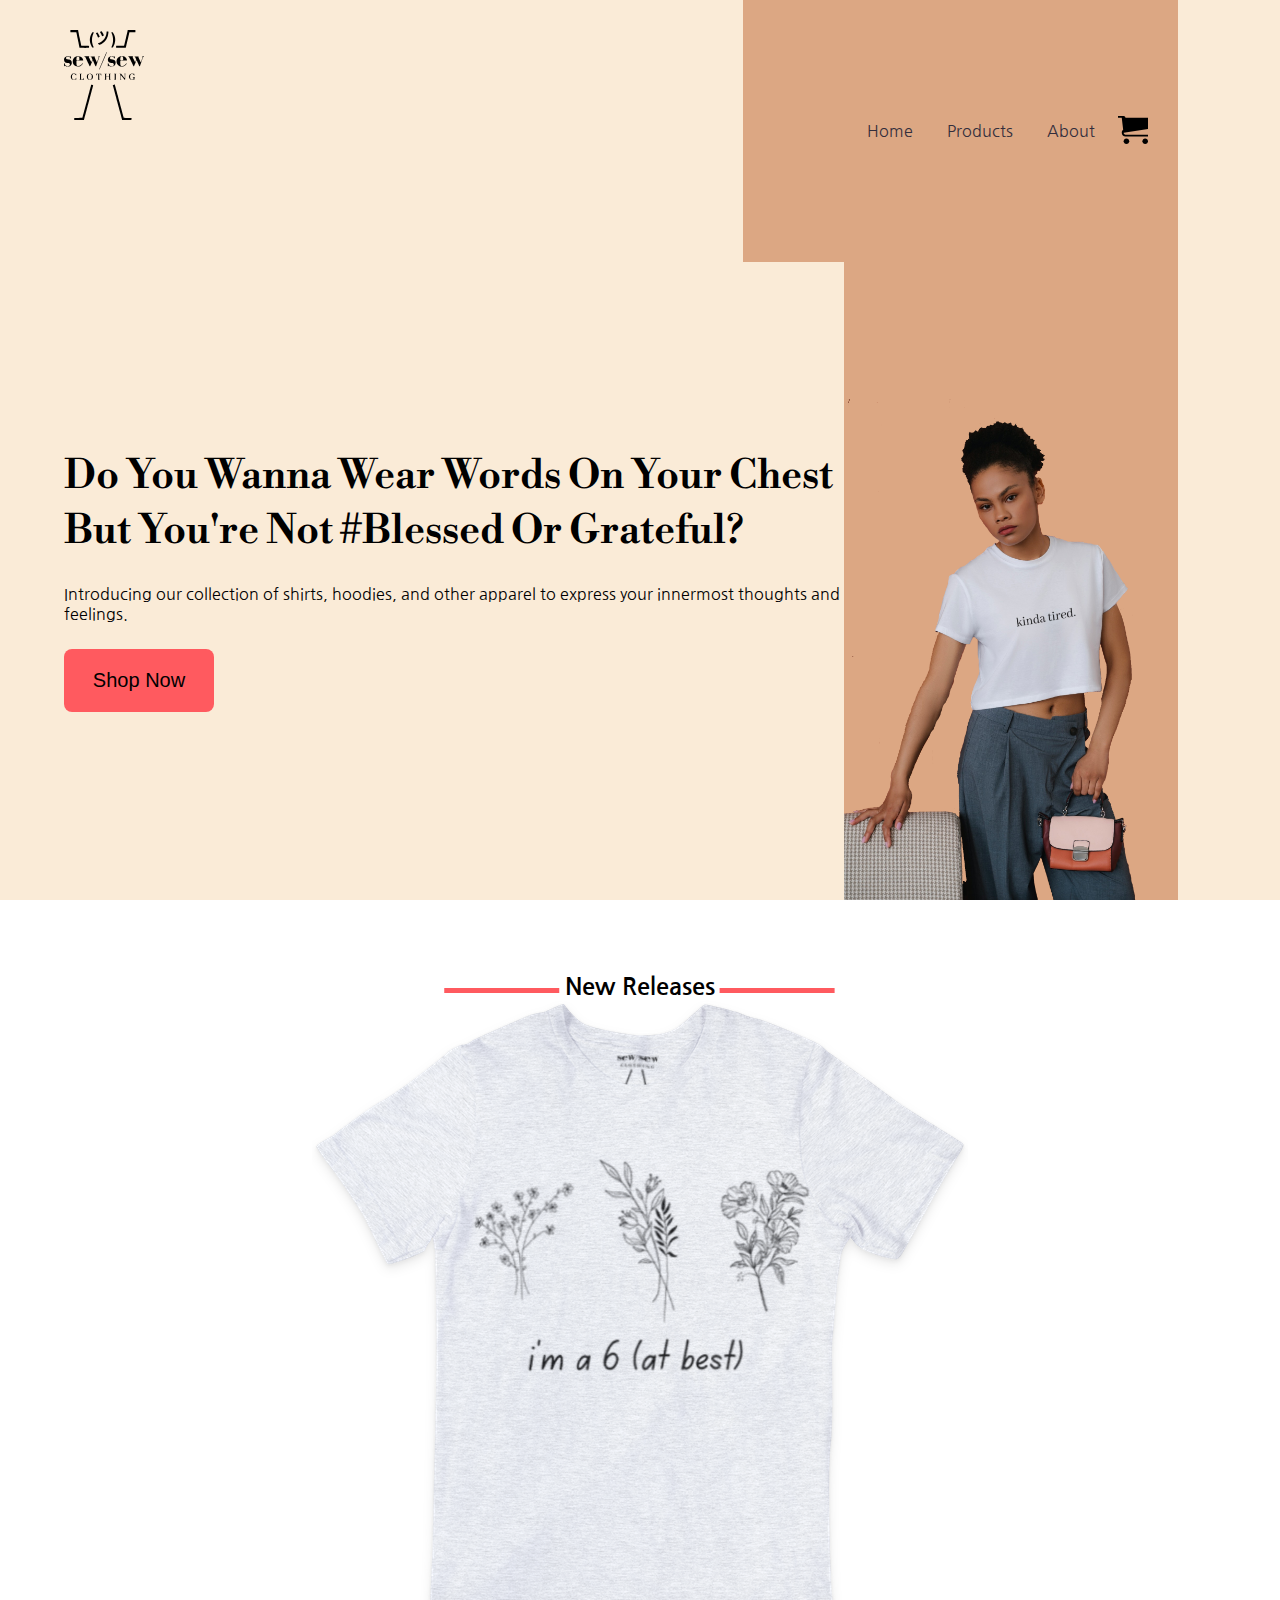
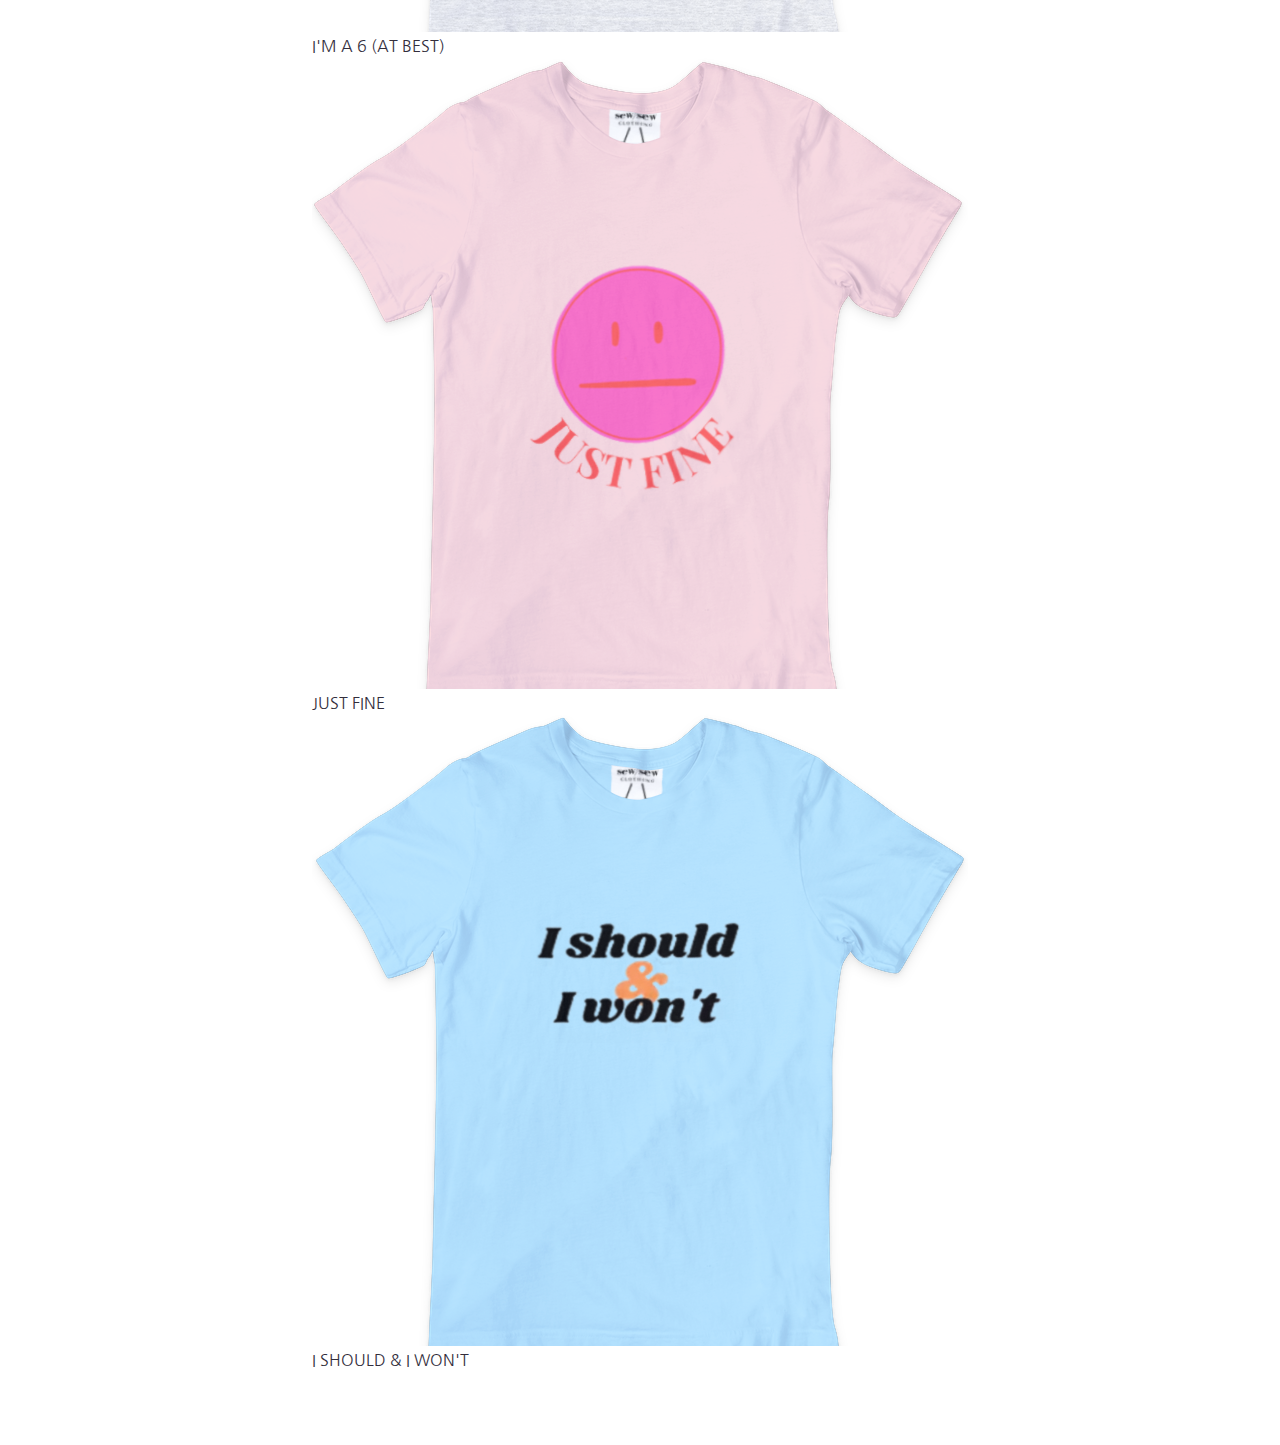
==== index.html @ 926dbef5 "linked relesae to product page" ====
<!DOCTYPE html>
<html lang="en">
<head>
    <meta charset="UTF-8">
    <meta http-equiv="X-UA-Compatible" content="IE=edge">
    <meta name="viewport" content="width=device-width, initial-scale=1.0">
    <title>Sew-Sew Clothing</title>
    <link rel="stylesheet" href="main.css">
</head>
<body>
    <main>
        
        <section class="index-intro">
            <header class="index-header">
                <a href="index.html">
                    <img class="brand-logo" src="img/logo 2-cropped.svg">
                </a>
                <nav class="background">
                    <ul >
                        <li><a href="index.html">Home</a></li>
                        <li><a href="product.html">Products</a></li>
                        <li><a href="about.html">About</a></li>
                    </ul> 
                    <button class="btn-icon"><img class="cart-icon" src="img/cart icon.svg"></button>  
                </nav>
                
            </header>
            <!-- intro -->
            <section class="index-headline">
                <div class="headline col-2">
                    <h1>Do you wanna wear words on your chest <br> but you're not #blessed or grateful? </h1>
                    <p>Introducing our collection of shirts, hoodies, and other apparel to express your innermost thoughts and feelings.</p>
                    <button class="shop-btn">Shop Now</button>
                </div>
                <figure class="main-figure col-2 background">
                    <img class="main-img" src="img/product photos/photo-1 transparent 2.png">
                </figure>
            </section>
        </section>
        <!-- new rleases  -->
        <section class="index-releases">
            <h2 class="index-releases-header">New Releases</h2>
            <a href="product.html#9">
                <figure>
                    <img src="img/product photos/im a 6/product display/im a 6 gray.png">
                    <figcaption><span>I'M A 6 (AT BEST)</span></figcaption>
                </figure>
            </a>
            <a href="product.html#3">
                <figure>
                    <img src="img/product photos/just fine/product display/just fine pink.png">
                    <figcaption><span>JUST FINE</span></figcaption>
                </figure>
            </a>
            <a href="product.html#2">
                <figure>
                    <img src="img/product photos/i should/product display/i should blue.png">
                    <figcaption><span>I SHOULD &amp; I WON'T</span></figcaption>
                </figure>
            </a>
        </section>
    </main>
    <!-- <footer><img class="brand-logo" src="img/logo 2-cropped.svg"></footer> -->
</body>
</html>
---- main.css ----
@import url('https://fonts.googleapis.com/css2?family=Libre+Bodoni:wght@700&family=Nanum+Gothic:wght@400;700;800&display=swap');
@import url('https://fonts.googleapis.com/css2?family=Libre+Bodoni:ital,wght@0,400;0,500;0,600;0,700;1,400;1,500;1,600;1,700&display=swap');

/* RESET */
*{
   margin: 0;
   padding: 0;
   box-sizing: border-box;
   text-decoration: none;
   list-style: none;
}

body{
   font-family: 'Nanum Gothic', sans-serif;
   background-color: antiquewhite;

}

header{
   width: 100%;
   padding: 25px 8%;
}

.index-header{
   width: 100%;
   display: grid;
   padding: 0;
   grid-template-columns: 15% 85%;

}


@media screen and (min-width:951px) {
   
   .index-header{
      grid-template-columns: 61% 39%;
   
   }
   
}

.index-intro{
   min-height: 100vh;
   display: grid;
   /* grid-auto-rows: 18% 82%; */
   padding-right: 8%;
   padding-left: 5%;
}

nav{
   /* padding-top: 25px; */
   padding-right: 30px;
   text-align: right;
   /* width: 100%; */
   display: flex;
   align-items: center;  
}

.brand-logo{
   align-self: center;
   padding-top: 30px;
   width: 80px;
   cursor: pointer;
}

.cart-icon{
   width: 30px;
   cursor: pointer;
  
}

nav ul{
   display: inline-block;
   width: 100%;
   padding-right: 8px;
   /* padding: 0px 15px;   */
}

nav li{
   display: inline-block;
   margin: 15px;
}

nav ul li a{
   color: black;
   color: #332E3C;
   font-weight: 400;
   transition: all 0.3a ease 0s;
}

nav ul li a:hover{
   color: #4281A4;
}

@media screen and (max-width:951px){
   .index-intro{
      padding-right: 5%;
      

   }
   nav{
      justify-content: flex-end;
      padding-right: 0px; 
   }
   
}

@media screen and (max-width:556px){

   .brand-logo{
      padding-top: 15px;
      width: 50px;
   
   }

   .cart-icon{
      width: 20px;
   }

   nav ul{
      display: none;
   }
   
}

.headline{
   display: flex;
   flex-direction: column;
   justify-content: center;
   
   padding-bottom: 25px;
}

@media screen and (min-width:1440px) {
   .headline{
      padding-left: 60px;
   }
   
}

.index-headline{
   display: flex;
   /* flex-wrap: wrap; don't do */ 
   justify-content: space-between;
   transition: all 0.3s ease 0s;
}

.main-img{
   margin-left: auto;
   margin-right: auto;
   width: 63%;
}


@media screen and (max-width:556px){
   .index-headline{
      flex-direction: column;
   }
}

@media screen and (max-width:1024px){


   .headline{
      max-width: 500px;
      /* justify-content: space-around; */
   }
}

@media screen and (min-width:951px){

   .headline{
      flex-basis: 61%;
   }

   .main-figure{
      flex-basis: 39%;
   }

   .main-img{
      margin-left: auto;
      width: 100%;
   }
   
}

@media screen and (min-width:1024px){

   .headline{
      flex-basis:70%;

   }

   .main-figure{
      flex-basis: 30%;
   }
}


.background{
   background-color: #DCA783;
}

.main-figure{
   display:flex;
   align-items: flex-end;
}


@media screen and (max-width:950px) {
   .background{
      background-color: transparent;
   }
   .main-figure{
      display: none;
   }  
}


.col-2 h1{
   font-family: 'Libre Bodoni', serif;
   /* font-size: 50px; */
   font-size: 2.5em;
   font-weight: 600;
   line-height: 55px;
   /* margin-top: 65px; */
   padding-top: 25px;
   padding-bottom: 25px;
   /* padding-left: 60px; */
   text-transform: capitalize;
}




@media screen and (min-width:1440px){
   .col-2 h1{
      font-size: 3.2em;
      line-height: 65px;
   
   }
}

.col-2 p{
    /* margin-left: 60px; */
}

.shop-btn{
   width: 150px;
   font-size: 20px;
   padding: 20px 25px;
   border: 0;
   outline: 0;
   border-radius: 8px;
   cursor: pointer;
   background-color: #FF5A5F;
   transition: all 0.3s ease 0s;
   margin-top: 25px;
   /* margin-left: 60px; */
}

@media screen and (max-width:768px){
   .col-2 h1{
      padding-top: 0px;
      padding-bottom: 5px;
   }

   .headline{
      /* justify-content: flex-start; */
      /* padding-top: 15px; */
      padding-left: 0px;
      padding-bottom: 15px;
   }

   .shop-btn{
      margin-top: 15px;
      /* margin-left: 60px; */
   }
   
}


.shop-btn:hover{
   background-color: #ff5a60e3;
   transition: all 0.3s ease 0s;
}

button{
   border: 0;
   outline: 0;
   background: none;
}


/* new releases */

.index-releases{
   padding: 75px 5%;
   background-color: white;
   display: flex;
   flex-direction: row;
   flex-wrap: wrap;
   justify-content: center;
   /* grid-auto-columns: repeat(3, 30%); */

}

.index-releases a{
   color: #332E3C;
}

.index-releases-header{
   text-align: center;
   /* grid-column: 1/5;
   grid-row: 1/2; */
   flex-basis: 100%;
}

.index-releases-header::after{
   content: '';
   background: #FF5A5F;
   width: 115px;
   height:5px;
   position: absolute;
   transform: translateY(+260%) translateX(+4%);
   /* bottom: -100px;
   left: 56%; */
}

.index-releases-header::before{
   content: '';
   background: #FF5A5F;
   width: 115px;
   height:5px;
   position: absolute;
   transform: translateX(-105%) translateY(+260%);
}

@media screen and (max-width:768px) {
   .index-releases-header::after{

      width: 55px;

   }
   
   .index-releases-header::before{
      width: 55px;

   
}
.index-releases figure{
   /* width: 30%; */
   /* background-color: #63b1cd2b; */
   /* background-color: whitesmoke;
   border: 1px solid black;
   border-radius: 5px; */
   flex-basis: 20%;
   /* grid-row: 2/3; */
   margin: 50px;
   min-width: 258px;
   min-height: 249px;
   text-align: center;
  
   
}


.index-releases img{
   width: 100%;
   position: relative;
   bottom: 0;
   cursor: pointer;
   margin-left: auto;
   margin-right: auto;
}

.index-releases figcaption{
   margin-top: 10px;
   font-weight: 700;

}


/* products-apparel */

.product-apparel{
   padding-top: 2%;
   background-color: white;
   width:100%;
   text-align: center;
   min-height:580px;
   display: flex;
   flex-wrap: wrap;
   justify-content: space-around;
}

.product-apparel h1{
   flex-basis: 100%;
   margin-bottom:5%;
}

.product-apparel-header::after{
   content: '';
   background: #FF5A5F;
   width: 115px;
   height:5px;
   position: absolute;
   transform: translateY(+600%) translateX(-90%);
   /* border-radius: 5px; */
}

.product-apparel-figure{
   flex-basis: 23%;
   max-width: 450px;
   margin-bottom: 5%;
   border-radius: 8px 8px 0px 0px;
   box-shadow: 0 0 20px 0px rgba(0, 0, 0, 0.1);
   cursor: pointer;
}

.image-container{
   background-color: #63b1cd4a;
   border-radius: 8px 8px 0px 0px;
   border-bottom: 3px solid #FF5A5F;
   padding: 3%;

}


.product-apparel-figure img{
   width: 100%;
   height: auto;
   display: block;
}

.product-apparel-figure figcaption{
   padding: 4% 3% 2% 3%;
   text-align: left;
}


.apparel-price{
   font-weight: 700;
}


/* footer */
footer{
   background-color: #332E3C;
   width: 100%;
   padding: 2%;
}

/* footer img{
   
} */
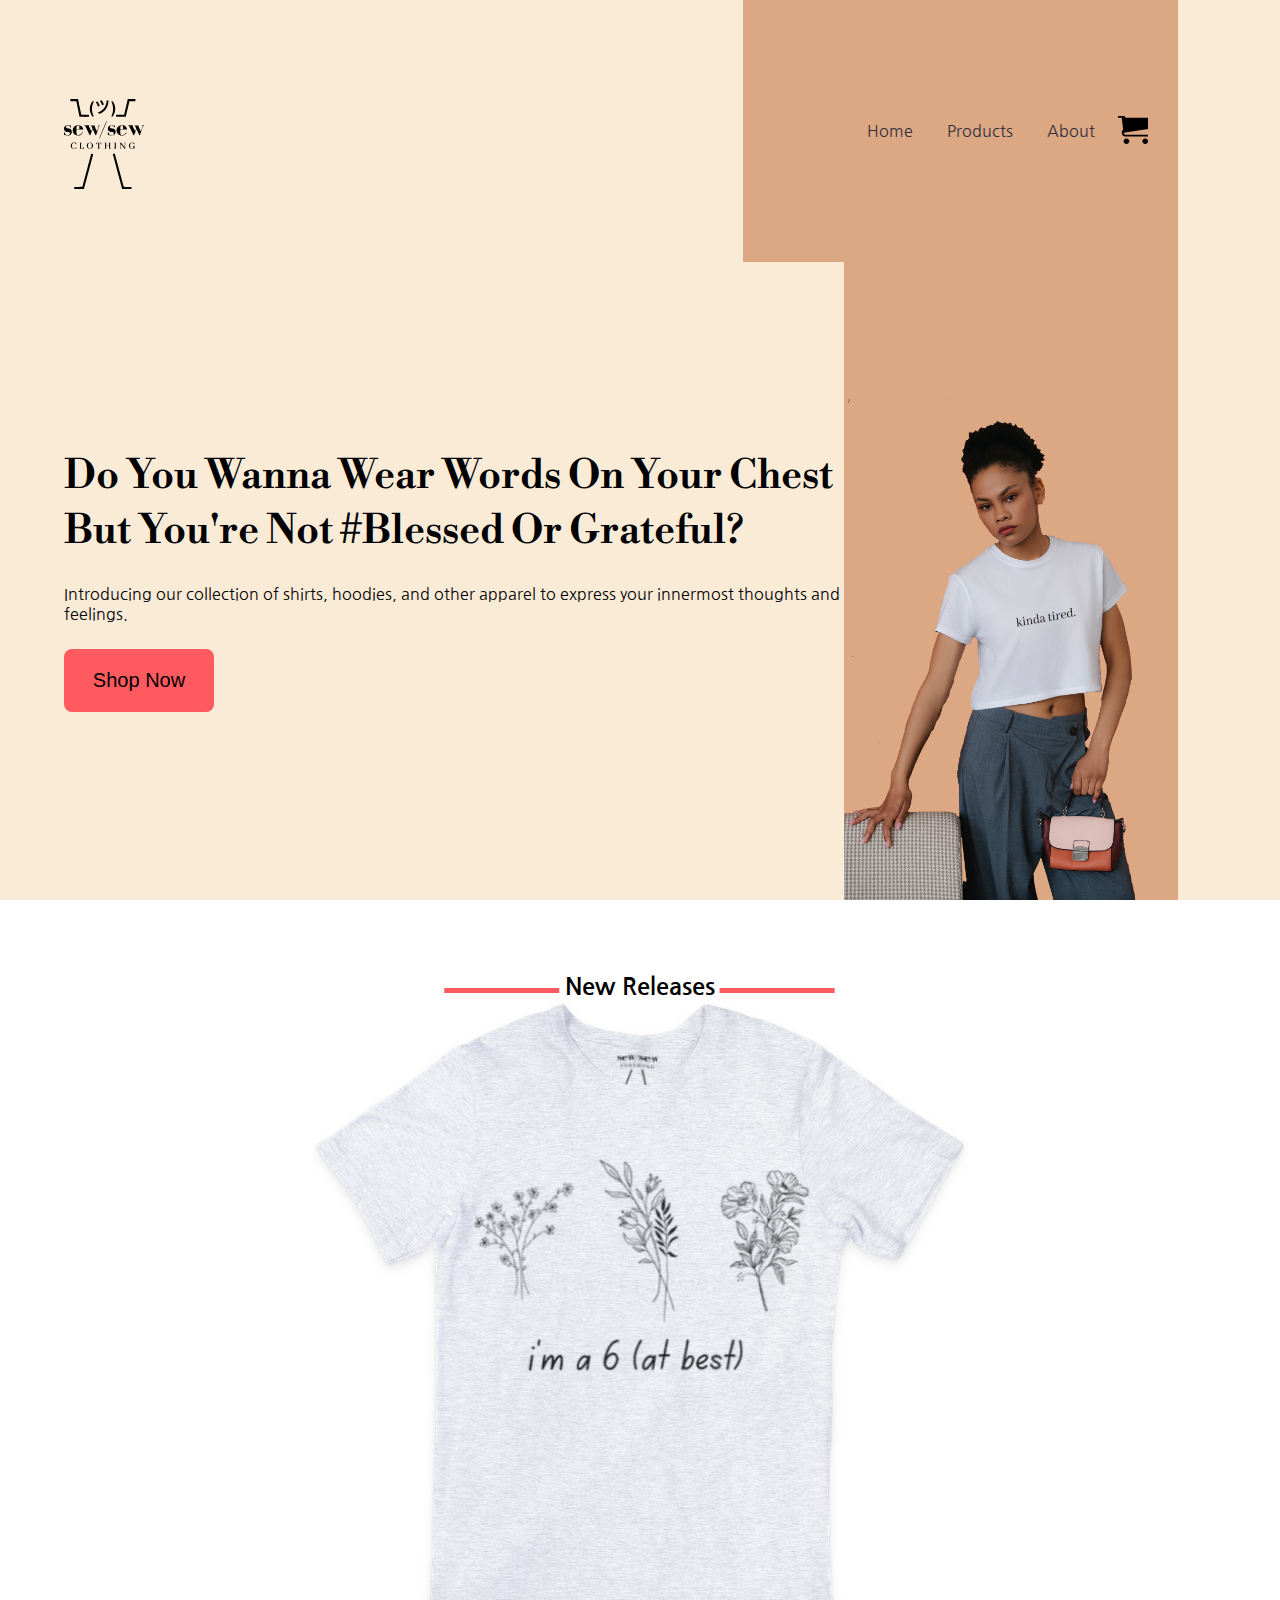
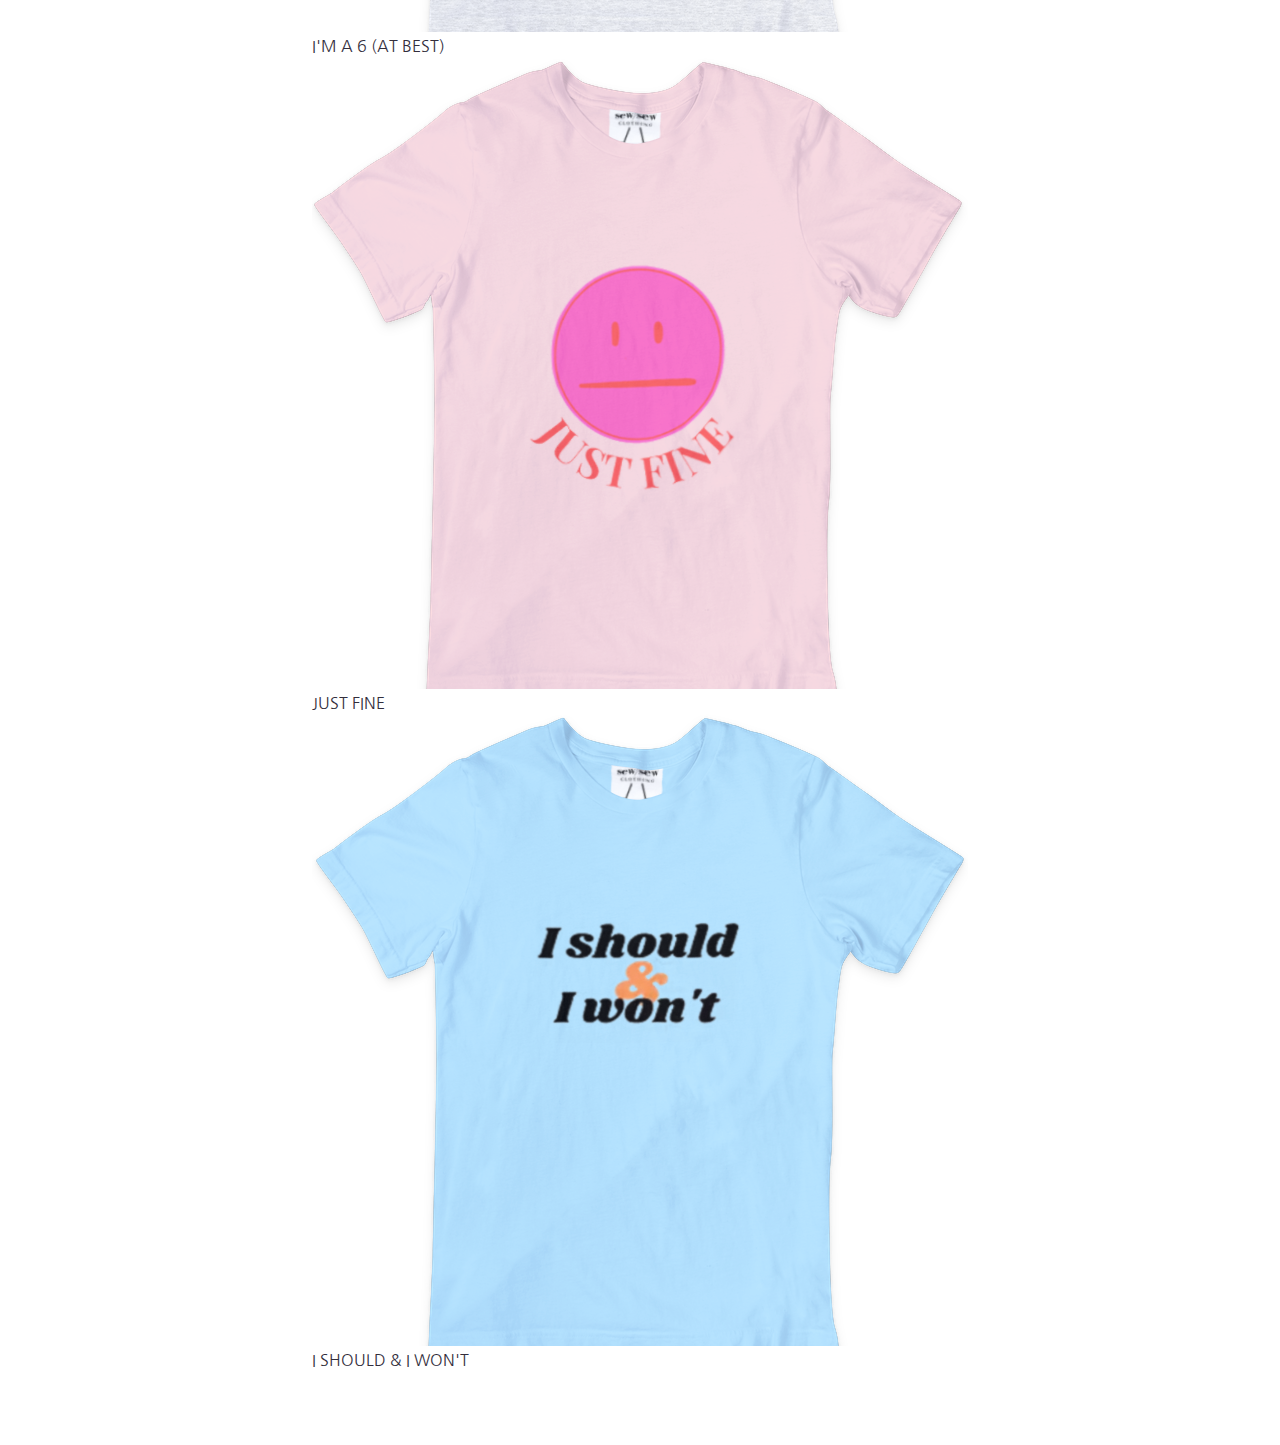
==== commit de960d7c: "products responsive changes" ====
--- a/index.html
+++ b/index.html
@@ -41,19 +41,19 @@
         <section class="index-releases">
             <h2 class="index-releases-header">New Releases</h2>
             <a href="product.html#9">
-                <figure>
+                <figure class="product-figure">
                     <img src="img/product photos/im a 6/product display/im a 6 gray.png">
                     <figcaption><span>I'M A 6 (AT BEST)</span></figcaption>
                 </figure>
             </a>
             <a href="product.html#3">
-                <figure>
+                <figure class="product-figure">
                     <img src="img/product photos/just fine/product display/just fine pink.png">
                     <figcaption><span>JUST FINE</span></figcaption>
                 </figure>
             </a>
             <a href="product.html#2">
-                <figure>
+                <figure class="product-figure">
                     <img src="img/product photos/i should/product display/i should blue.png">
                     <figcaption><span>I SHOULD &amp; I WON'T</span></figcaption>
                 </figure>
--- a/main.css
+++ b/main.css
@@ -18,15 +18,20 @@
 
 header{
    width: 100%;
-   padding: 25px 8%;
+   padding: 5px 5%;
+   display: grid;
+   grid-template-columns: repeat(2, 50%);
 }
 
 .index-header{
    width: 100%;
-   display: grid;
    padding: 0;
    grid-template-columns: 15% 85%;
 
+}
+
+.index-header a{
+   align-self: center;
 }
 
 
@@ -305,6 +310,14 @@
 
 }
 
+@media screen and (min-width:768px) {
+   .index-releases{
+
+      flex-wrap:wrap;
+   }
+   
+}
+
 .index-releases a{
    color: #332E3C;
 }
@@ -348,7 +361,8 @@
 
    
 }
-.index-releases figure{
+
+.index-releases a{
    /* width: 30%; */
    /* background-color: #63b1cd2b; */
    /* background-color: whitesmoke;
@@ -358,6 +372,7 @@
    /* grid-row: 2/3; */
    margin: 50px;
    min-width: 258px;
+   max-width: 370px;
    min-height: 249px;
    text-align: center;
   
@@ -369,7 +384,7 @@
    width: 100%;
    position: relative;
    bottom: 0;
-   cursor: pointer;
+   /* cursor: pointer; */
    margin-left: auto;
    margin-right: auto;
 }
@@ -418,6 +433,20 @@
    cursor: pointer;
 }
 
+@media screen and (max-width:556px) {
+   .product-apparel-figure{
+      flex-basis: 87%;
+      max-width: 350px;
+
+   }
+
+   .product-apparel h1{
+      flex-basis: 100%;
+      margin-bottom:15%;
+   }
+   
+}
+
 .image-container{
    background-color: #63b1cd4a;
    border-radius: 8px 8px 0px 0px;
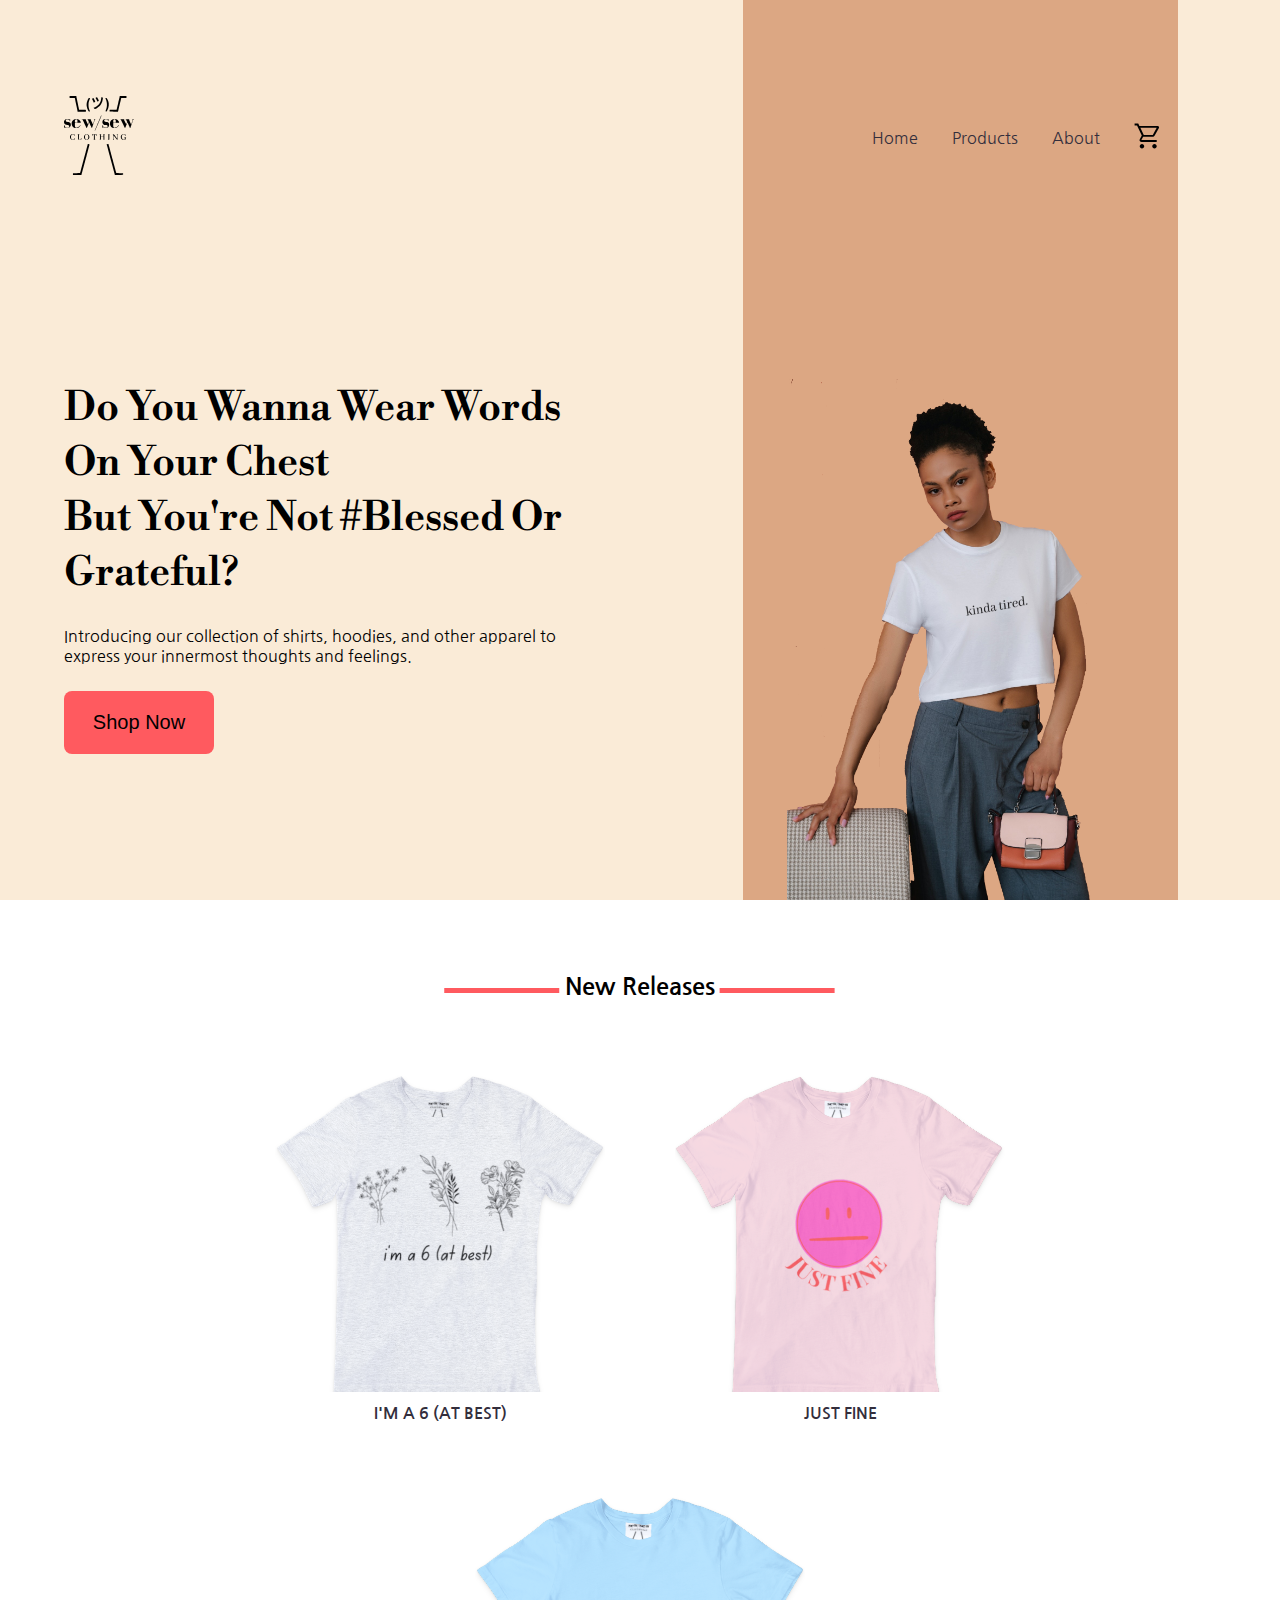
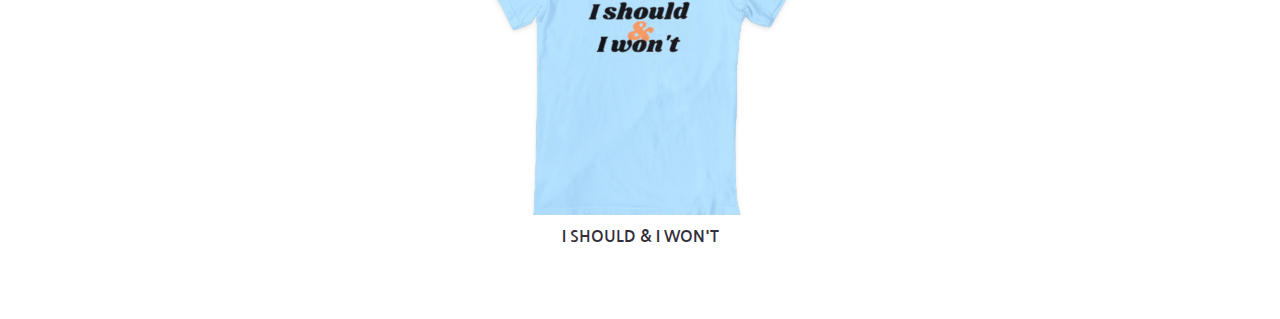
==== commit b3ddfdd3: "responsive changes" ====
--- a/index.html
+++ b/index.html
@@ -12,7 +12,7 @@
         
         <section class="index-intro">
             <header class="index-header">
-                <a href="index.html">
+                <a class="brand-logo-a" href="index.html">
                     <img class="brand-logo" src="img/logo 2-cropped.svg">
                 </a>
                 <nav class="background">
@@ -21,7 +21,7 @@
                         <li><a href="product.html">Products</a></li>
                         <li><a href="about.html">About</a></li>
                     </ul> 
-                    <button class="btn-icon"><img class="cart-icon" src="img/cart icon.svg"></button>  
+                    <button class="btn-icon"><img class="cart-icon" src="img/cart.svg"></button>  
                 </nav>
                 
             </header>
--- a/main.css
+++ b/main.css
@@ -18,26 +18,19 @@
 
 header{
    width: 100%;
-   padding: 5px 5%;
+   /* padding: 5px 5%; */
    display: grid;
    grid-template-columns: repeat(2, 50%);
 }
 
-.index-header{
-   width: 100%;
-   padding: 0;
+header{
+   width: 100%;
    grid-template-columns: 15% 85%;
-
-}
-
-.index-header a{
-   align-self: center;
-}
-
+}
 
 @media screen and (min-width:951px) {
    
-   .index-header{
+   header{
       grid-template-columns: 61% 39%;
    
    }
@@ -47,31 +40,49 @@
 .index-intro{
    min-height: 100vh;
    display: grid;
-   /* grid-auto-rows: 18% 82%; */
-   padding-right: 8%;
+   padding-right: 5%;
    padding-left: 5%;
 }
 
 nav{
-   /* padding-top: 25px; */
-   padding-right: 30px;
+   padding-right: 0px; 
+   justify-content: flex-end;
    text-align: right;
-   /* width: 100%; */
    display: flex;
    align-items: center;  
-}
-
-.brand-logo{
+   padding-top: 30px;
+}
+
+.brand-logo-a{
    align-self: center;
    padding-top: 30px;
-   width: 80px;
-   cursor: pointer;
-}
+}
+
+
+.brand-logo{
+   width: 50px;
+}
+
+
 
 .cart-icon{
    width: 30px;
    cursor: pointer;
-  
+}
+
+
+@media screen and (min-width:556px){
+
+   .brand-logo{
+      width: 70px;
+      
+   }
+
+   .cart-icon{
+      width: 30px;
+      margin-left: 10px;
+   }
+
 }
 
 nav ul{
@@ -97,127 +108,105 @@
    color: #4281A4;
 }
 
-@media screen and (max-width:951px){
+@media screen and (min-width:951px){
    .index-intro{
-      padding-right: 5%;
-      
-
-   }
+      padding-right: 8%;
+   }
+   
    nav{
-      justify-content: flex-end;
-      padding-right: 0px; 
-   }
-   
-}
+      justify-content: flex-start;
+      padding-right: 15px;
+
+   }
+   
+}
+
 
 @media screen and (max-width:556px){
-
-   .brand-logo{
-      padding-top: 15px;
-      width: 50px;
-   
-   }
-
-   .cart-icon{
-      width: 20px;
-   }
 
    nav ul{
       display: none;
    }
    
+}
+
+.index-headline{
+   display: flex;
+   flex-direction: column;
+   /* flex-wrap: wrap; don't do */ 
+   justify-content: space-between;
+   transition: all 0.3s ease 0s;
+}
+
+@media screen and (min-width:556px){
+   .index-headline{
+      flex-direction: row;
+   }
 }
 
 .headline{
    display: flex;
    flex-direction: column;
-   justify-content: center;
-   
-   padding-bottom: 25px;
+   justify-content: center; 
+   padding-bottom: 40px;
+   padding-top: 30px;
+   max-width: 500px;
+}
+
+.main-figure{
+   display: none;
+}
+
+.main-img{
+   margin-left: auto;
+   margin-right: auto;
+   width: 80%;
+}
+
+@media screen and (min-width:768px){
+
+   .headline{
+      padding-left: 0px;
+      /* padding-bottom: 15px; */
+   }
+
+}
+
+@media screen and (min-width:951px){
+
+   .headline{
+      flex-basis: 61%;
+   }
+
+   .main-figure{
+      flex-basis: 39%;
+   }
+
+   
 }
 
 @media screen and (min-width:1440px) {
    .headline{
       padding-left: 60px;
-   }
-   
-}
-
-.index-headline{
-   display: flex;
-   /* flex-wrap: wrap; don't do */ 
-   justify-content: space-between;
-   transition: all 0.3s ease 0s;
-}
-
-.main-img{
-   margin-left: auto;
-   margin-right: auto;
-   width: 63%;
-}
-
-
-@media screen and (max-width:556px){
-   .index-headline{
-      flex-direction: column;
-   }
-}
-
-@media screen and (max-width:1024px){
-
-
-   .headline{
-      max-width: 500px;
-      /* justify-content: space-around; */
-   }
-}
-
-@media screen and (min-width:951px){
-
-   .headline{
-      flex-basis: 61%;
+      max-width: 700px;
+   }
+   
+}
+
+.background{
+   background-color: transparent;
+   
+}
+
+@media screen and (min-width:950px) {
+
+   .background{
+      background-color: #DCA783;
    }
 
    .main-figure{
-      flex-basis: 39%;
-   }
-
-   .main-img{
-      margin-left: auto;
-      width: 100%;
-   }
-   
-}
-
-@media screen and (min-width:1024px){
-
-   .headline{
-      flex-basis:70%;
-
-   }
-
-   .main-figure{
-      flex-basis: 30%;
-   }
-}
-
-
-.background{
-   background-color: #DCA783;
-}
-
-.main-figure{
-   display:flex;
-   align-items: flex-end;
-}
-
-
-@media screen and (max-width:950px) {
-   .background{
-      background-color: transparent;
-   }
-   .main-figure{
-      display: none;
+      display:flex;
+      align-items: flex-end;
    }  
 }
 
@@ -228,26 +217,16 @@
    font-size: 2.5em;
    font-weight: 600;
    line-height: 55px;
-   /* margin-top: 65px; */
-   padding-top: 25px;
-   padding-bottom: 25px;
-   /* padding-left: 60px; */
+   padding-top: 0px;
+   padding-bottom: 5px;
    text-transform: capitalize;
 }
-
-
-
 
 @media screen and (min-width:1440px){
    .col-2 h1{
       font-size: 3.2em;
       line-height: 65px;
-   
-   }
-}
-
-.col-2 p{
-    /* margin-left: 60px; */
+   }
 }
 
 .shop-btn{
@@ -260,30 +239,20 @@
    cursor: pointer;
    background-color: #FF5A5F;
    transition: all 0.3s ease 0s;
-   margin-top: 25px;
-   /* margin-left: 60px; */
-}
-
-@media screen and (max-width:768px){
+   margin-top: 15px;
+
+}
+
+@media screen and (min-width:768px){
    .col-2 h1{
-      padding-top: 0px;
-      padding-bottom: 5px;
-   }
-
-   .headline{
-      /* justify-content: flex-start; */
-      /* padding-top: 15px; */
-      padding-left: 0px;
-      padding-bottom: 15px;
+      padding-bottom: 25px;  
    }
 
    .shop-btn{
-      margin-top: 15px;
-      /* margin-left: 60px; */
-   }
-   
-}
-
+      margin-top: 25px;
+   }
+   
+}
 
 .shop-btn:hover{
    background-color: #ff5a60e3;
@@ -306,17 +275,15 @@
    flex-direction: row;
    flex-wrap: wrap;
    justify-content: center;
-   /* grid-auto-columns: repeat(3, 30%); */
-
-}
-
-@media screen and (min-width:768px) {
+
+}
+
+/* @media screen and (min-width:768px) {
    .index-releases{
-
       flex-wrap:wrap;
    }
    
-}
+} */
 
 .index-releases a{
    color: #332E3C;
@@ -324,59 +291,54 @@
 
 .index-releases-header{
    text-align: center;
-   /* grid-column: 1/5;
-   grid-row: 1/2; */
    flex-basis: 100%;
 }
 
-.index-releases-header::after{
+.index-releases-header::after, .index-releases-header::before {
    content: '';
    background: #FF5A5F;
-   width: 115px;
+   width: 55px;
    height:5px;
    position: absolute;
+   
+}
+
+.index-releases-header::after{
    transform: translateY(+260%) translateX(+4%);
-   /* bottom: -100px;
-   left: 56%; */
 }
 
 .index-releases-header::before{
-   content: '';
-   background: #FF5A5F;
-   width: 115px;
-   height:5px;
-   position: absolute;
+
    transform: translateX(-105%) translateY(+260%);
 }
 
-@media screen and (max-width:768px) {
-   .index-releases-header::after{
-
-      width: 55px;
-
-   }
-   
-   .index-releases-header::before{
-      width: 55px;
-
+
+
+@media screen and (min-width:768px) {
+   .index-releases-header::after, .index-releases-header::before{
+      width: 115px;
+   }
    
 }
 
 .index-releases a{
-   /* width: 30%; */
-   /* background-color: #63b1cd2b; */
-   /* background-color: whitesmoke;
-   border: 1px solid black;
-   border-radius: 5px; */
-   flex-basis: 20%;
-   /* grid-row: 2/3; */
-   margin: 50px;
-   min-width: 258px;
-   max-width: 370px;
+   flex-basis:100%;
+   margin-top: 50px;
+   margin-inline: 15px;
+   /* margin: 25px; */
+   /* min-width: 258px; */
+   max-width: 330px;
    min-height: 249px;
-   text-align: center;
-  
-   
+   text-align: center;  
+}
+
+@media screen and (min-width: 1024px){
+   .index-releases a{
+      margin-top: 75px;
+      margin-inline: 35px;
+      flex-basis: 33%;
+
+   }
 }
 
 
@@ -399,20 +361,41 @@
 /* products-apparel */
 
 .product-apparel{
-   padding-top: 2%;
+   padding: 50px 4%;
    background-color: white;
    width:100%;
-   text-align: center;
+   /* text-align: center; */
    min-height:580px;
    display: flex;
    flex-wrap: wrap;
    justify-content: space-around;
 }
 
-.product-apparel h1{
+.products-header{
+   /* padding: 0px 8%; */
+   padding-left: 5%;
+   padding-right: 5%;
+   padding-bottom: 16px;
+}
+
+
+@media screen and (min-width:1440px){
+   .product-apparel{
+      padding: 4% 4%;
+   }
+
+   .products-header{
+      padding-left: 5%;
+      padding-right: 8%;
+      padding-bottom: 30px;
+   }
+}
+
+/* .product-apparel h1{
    flex-basis: 100%;
-   margin-bottom:5%;
-}
+   margin-bottom:15%;
+} */
+
 
 .product-apparel-header::after{
    content: '';
@@ -425,26 +408,39 @@
 }
 
 .product-apparel-figure{
-   flex-basis: 23%;
-   max-width: 450px;
+   flex-basis: 87%;
+   max-width: 350px;
    margin-bottom: 5%;
    border-radius: 8px 8px 0px 0px;
    box-shadow: 0 0 20px 0px rgba(0, 0, 0, 0.1);
    cursor: pointer;
 }
 
-@media screen and (max-width:556px) {
+@media screen and (min-width:556px) {
    .product-apparel-figure{
-      flex-basis: 87%;
-      max-width: 350px;
-
+      flex-basis: 30%;
+      max-width: 295px;
+   }
+
+   /* .product-apparel h1{
+      flex-basis: 100%;
+      margin-bottom:4%;
+      margin-left: 2%;
+   } */
+  
+}
+
+@media screen and (min-width:768px) {
+   .product-apparel-figure{
+      flex-basis: 23%;
    }
 
    .product-apparel h1{
       flex-basis: 100%;
-      margin-bottom:15%;
-   }
-   
+      margin-bottom:4%;
+      margin-left: 2%;
+   }
+  
 }
 
 .image-container{
@@ -477,7 +473,6 @@
 footer{
    background-color: #332E3C;
    width: 100%;
-   padding: 2%;
 }
 
 /* footer img{
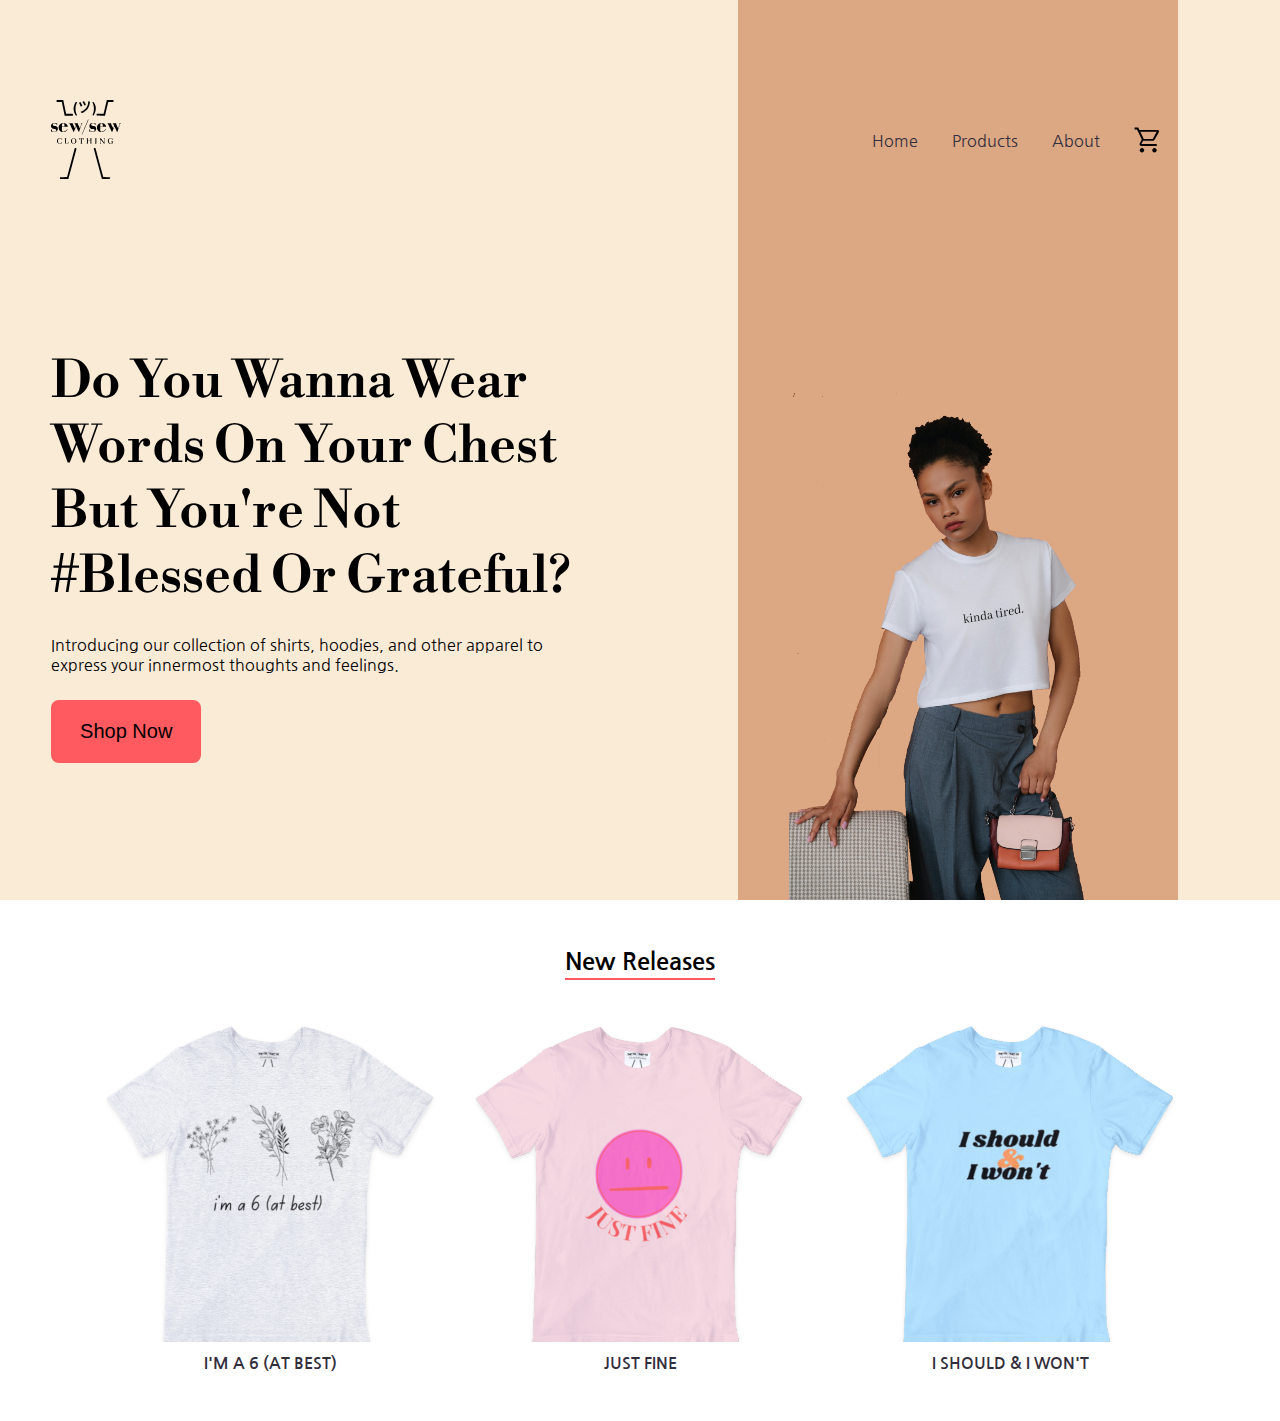
==== commit d85bab92: "changed sizng of releases" ====
--- a/index.html
+++ b/index.html
@@ -30,7 +30,7 @@
                 <div class="headline col-2">
                     <h1>Do you wanna wear words on your chest <br> but you're not #blessed or grateful? </h1>
                     <p>Introducing our collection of shirts, hoodies, and other apparel to express your innermost thoughts and feelings.</p>
-                    <button class="shop-btn">Shop Now</button>
+                    <button class="shop-btn" onclick="window.location.href='product.html'">Shop Now</button>
                 </div>
                 <figure class="main-figure col-2 background">
                     <img class="main-img" src="img/product photos/photo-1 transparent 2.png">
--- a/main.css
+++ b/main.css
@@ -17,9 +17,10 @@
 }
 
 header{
-   width: 100%;
-   /* padding: 5px 5%; */
+   /* border: 1px black solid; */
+   width: 100%;
    display: grid;
+   /* max-height: 100px; */
    grid-template-columns: repeat(2, 50%);
 }
 
@@ -32,16 +33,19 @@
    
    header{
       grid-template-columns: 61% 39%;
-   
-   }
+      max-height: none;
+   }
+   .index-intro{
+   display: grid;
+}
+
    
 }
 
 .index-intro{
    min-height: 100vh;
-   display: grid;
-   padding-right: 5%;
-   padding-left: 5%;
+   padding-right: 4%;
+   padding-left: 4%;
 }
 
 nav{
@@ -121,6 +125,15 @@
    
 }
 
+@media screen and (min-width:1440px){
+
+   nav{
+      padding-right: 35px;
+
+   }
+   
+}
+
 
 @media screen and (max-width:556px){
 
@@ -131,6 +144,7 @@
 }
 
 .index-headline{
+   /* border: 1px black solid; */
    display: flex;
    flex-direction: column;
    /* flex-wrap: wrap; don't do */ 
@@ -149,8 +163,8 @@
    flex-direction: column;
    justify-content: center; 
    padding-bottom: 40px;
-   padding-top: 30px;
-   max-width: 500px;
+   padding-top: 55px;
+   max-width: 550px;
 }
 
 .main-figure{
@@ -160,13 +174,14 @@
 .main-img{
    margin-left: auto;
    margin-right: auto;
-   width: 80%;
+   width: 77%;
 }
 
 @media screen and (min-width:768px){
 
    .headline{
       padding-left: 0px;
+      padding-top: 0px;
       /* padding-bottom: 15px; */
    }
 
@@ -213,19 +228,20 @@
 
 .col-2 h1{
    font-family: 'Libre Bodoni', serif;
-   /* font-size: 50px; */
+   /* font-size: 50px;
    font-size: 2.5em;
+   line-height: 55px; */
+   font-size: 3.2em;
+   line-height: 65px;
    font-weight: 600;
-   line-height: 55px;
    padding-top: 0px;
-   padding-bottom: 5px;
+   padding-bottom: 25px;
    text-transform: capitalize;
 }
 
-@media screen and (min-width:1440px){
+@media screen and (min-width:556px){
    .col-2 h1{
-      font-size: 3.2em;
-      line-height: 65px;
+      padding-bottom: 5px;
    }
 }
 
@@ -239,7 +255,7 @@
    cursor: pointer;
    background-color: #FF5A5F;
    transition: all 0.3s ease 0s;
-   margin-top: 15px;
+   margin-top: 25px;
 
 }
 
@@ -269,7 +285,7 @@
 /* new releases */
 
 .index-releases{
-   padding: 75px 5%;
+   padding: 50px 1%;
    background-color: white;
    display: flex;
    flex-direction: row;
@@ -278,12 +294,6 @@
 
 }
 
-/* @media screen and (min-width:768px) {
-   .index-releases{
-      flex-wrap:wrap;
-   }
-   
-} */
 
 .index-releases a{
    color: #332E3C;
@@ -292,9 +302,12 @@
 .index-releases-header{
    text-align: center;
    flex-basis: 100%;
-}
-
-.index-releases-header::after, .index-releases-header::before {
+   text-decoration: underline;
+   text-underline-offset: 8px;
+   text-decoration-color: #FF5A5F;
+}
+
+/* .index-releases-header::after, .index-releases-header::before {
    content: '';
    background: #FF5A5F;
    width: 55px;
@@ -319,28 +332,29 @@
       width: 115px;
    }
    
-}
+} */
 
 .index-releases a{
    flex-basis:100%;
    margin-top: 50px;
    margin-inline: 15px;
-   /* margin: 25px; */
-   /* min-width: 258px; */
    max-width: 330px;
    min-height: 249px;
    text-align: center;  
 }
 
-@media screen and (min-width: 1024px){
+@media screen and (min-width: 768px){
    .index-releases a{
-      margin-top: 75px;
+      margin-inline: 20px;
+      flex-basis: 28%;
+   }
+}
+
+@media screen and (min-width: 1440px){
+   .index-releases a{
       margin-inline: 35px;
-      flex-basis: 33%;
-
-   }
-}
-
+   }
+}
 
 .index-releases img{
    width: 100%;
@@ -362,6 +376,7 @@
 
 .product-apparel{
    padding: 50px 4%;
+   padding-bottom: 0px;
    background-color: white;
    width:100%;
    /* text-align: center; */
@@ -382,6 +397,7 @@
 @media screen and (min-width:1440px){
    .product-apparel{
       padding: 4% 4%;
+      padding-bottom: 0px;
    }
 
    .products-header{
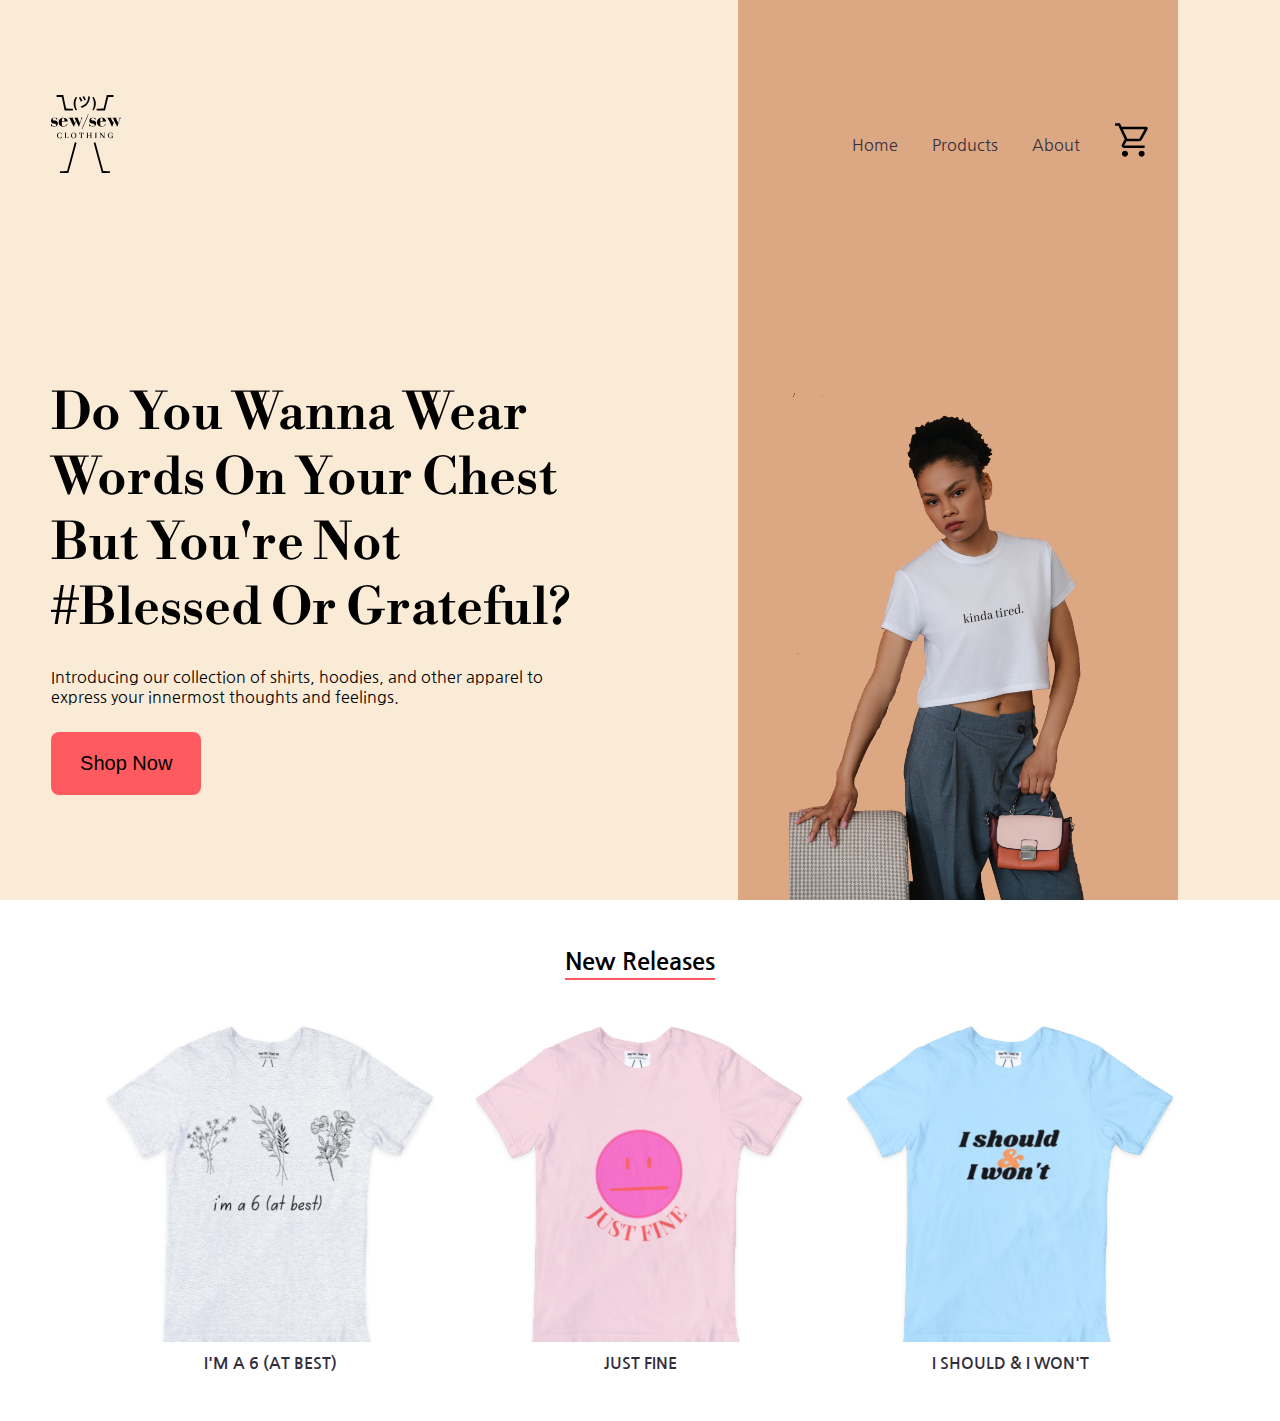
==== commit 17baea5b: "reponsive header fixes" ====
--- a/index.html
+++ b/index.html
@@ -16,12 +16,17 @@
                     <img class="brand-logo" src="img/logo 2-cropped.svg">
                 </a>
                 <nav class="background">
-                    <ul >
+
+                    <ul id="menuItems">
                         <li><a href="index.html">Home</a></li>
                         <li><a href="product.html">Products</a></li>
                         <li><a href="about.html">About</a></li>
                     </ul> 
-                    <button class="btn-icon"><img class="cart-icon" src="img/cart.svg"></button>  
+                    <button class="btn-icon" ><img class="cart-icon" src="img/cart.svg"></button>
+
+                    
+                    <button class="menu-icon" onclick="menutoggle()"><img class="menu-icon" src="img/menu-icon.svg"></button> 
+                      
                 </nav>
                 
             </header>
@@ -62,4 +67,21 @@
     </main>
     <!-- <footer><img class="brand-logo" src="img/logo 2-cropped.svg"></footer> -->
 </body>
+
+<script>
+    var menuItems = document.getElementById("menuItems");
+
+    menuItems.style.maxHeight = "0px";
+
+    function menutoggle(){
+        if(menuItems.style.maxHeight == "0px"){
+
+            menuItems.style.maxHeight = "200px"
+
+        }else{
+
+            menuItems.style.maxHeight = "0px"
+        }
+    }
+</script>
 </html>--- a/main.css
+++ b/main.css
@@ -17,16 +17,46 @@
 }
 
 header{
-   /* border: 1px black solid; */
    width: 100%;
    display: grid;
-   /* max-height: 100px; */
    grid-template-columns: repeat(2, 50%);
 }
 
 header{
    width: 100%;
    grid-template-columns: 15% 85%;
+}
+
+@import url('https://fonts.googleapis.com/css2?family=Libre+Bodoni:wght@700&family=Nanum+Gothic:wght@400;700;800&display=swap');
+@import url('https://fonts.googleapis.com/css2?family=Libre+Bodoni:ital,wght@0,400;0,500;0,600;0,700;1,400;1,500;1,600;1,700&display=swap');
+
+/* RESET */
+*{
+   margin: 0;
+   padding: 0;
+   box-sizing: border-box;
+   text-decoration: none;
+   list-style: none;
+}
+
+body{
+   font-family: 'Nanum Gothic', sans-serif;
+   background-color: antiquewhite;
+
+}
+
+/* header{
+   width: 100%;
+   
+   grid-template-columns: repeat(2, 50%);
+} */
+
+header{
+   width: 100%;
+   display: grid;
+   grid-template-columns: 15% 85%;
+   
+   
 }
 
 @media screen and (min-width:951px) {
@@ -54,37 +84,56 @@
    text-align: right;
    display: flex;
    align-items: center;  
-   padding-top: 30px;
+   padding-top: 15px;
 }
 
 .brand-logo-a{
    align-self: center;
-   padding-top: 30px;
-}
-
+   padding-top: 15px;
+   padding-bottom: 8px;
+}
 
 .brand-logo{
    width: 50px;
-}
-
-
+
+}
 
 .cart-icon{
-   width: 30px;
+   /* display: none; */
+   width: 35px;
    cursor: pointer;
+   margin-right: 10px;
+}
+
+.menu-icon{
+   width: 40px;
+   cursor: pointer;
 }
 
 
 @media screen and (min-width:556px){
 
+   nav{ 
+      padding-top: 30px;
+   }
+
+   .brand-logo-a{
+      align-self: center;
+      padding-top: 30px;
+   }
+
    .brand-logo{
-      width: 70px;
-      
+      width: 70px;  
    }
 
    .cart-icon{
-      width: 30px;
+      display: block;
+      width: 40px;
       margin-left: 10px;
+   }
+
+   .menu-icon{
+      display: none;
    }
 
 }
@@ -93,7 +142,7 @@
    display: inline-block;
    width: 100%;
    padding-right: 8px;
-   /* padding: 0px 15px;   */
+   margin-bottom: 40px;
 }
 
 nav li{
@@ -102,7 +151,6 @@
 }
 
 nav ul li a{
-   color: black;
    color: #332E3C;
    font-weight: 400;
    transition: all 0.3a ease 0s;
@@ -138,7 +186,17 @@
 @media screen and (max-width:556px){
 
    nav ul{
-      display: none;
+      background-color: #FF5A5F;
+      position: absolute;
+      top:83px;
+      left:0;
+      width: 100%;
+      overflow: hidden;
+      transition: max-height 0.5s;  
+   }
+
+   nav li{
+      display: block;
    }
    
 }
@@ -261,6 +319,7 @@
 
 @media screen and (min-width:768px){
    .col-2 h1{
+      padding-top: 68px;
       padding-bottom: 25px;  
    }
 
@@ -387,12 +446,17 @@
 }
 
 .products-header{
-   /* padding: 0px 8%; */
-   padding-left: 5%;
-   padding-right: 5%;
-   padding-bottom: 16px;
-}
-
+   padding-right: 4%;
+   padding-left: 4%;
+   /* padding-bottom: 8px; */
+}
+
+@media screen and (min-width:556px){
+
+   .products-header{
+      /* padding-bottom: 16px */
+   }
+}
 
 @media screen and (min-width:1440px){
    .product-apparel{
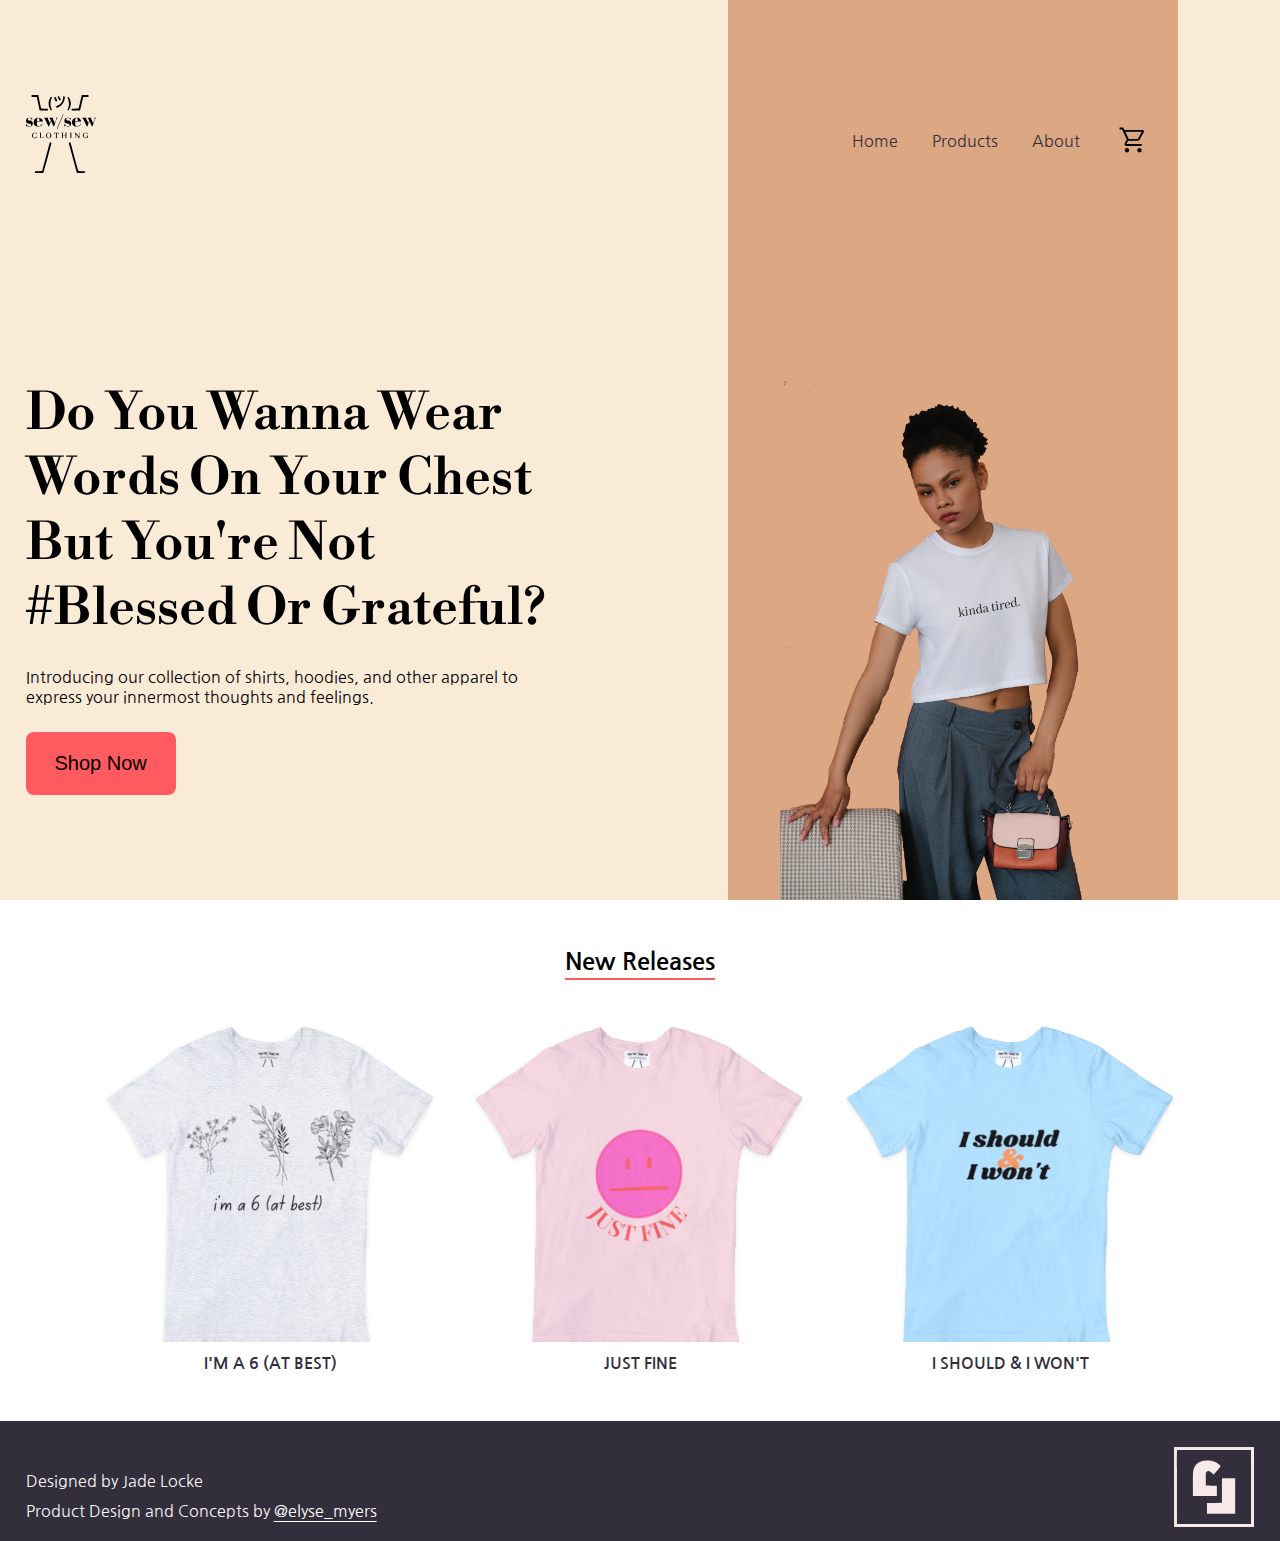
==== commit b255a052: "fixed header, added footer" ====
--- a/index.html
+++ b/index.html
@@ -19,13 +19,14 @@
 
                     <ul id="menuItems">
                         <li><a href="index.html">Home</a></li>
+                        <hr class="menuhr">
                         <li><a href="product.html">Products</a></li>
+                        <hr class="menuhr">
                         <li><a href="about.html">About</a></li>
                     </ul> 
-                    <button class="btn-icon" ><img class="cart-icon" src="img/cart.svg"></button>
 
-                    
-                    <button class="menu-icon" onclick="menutoggle()"><img class="menu-icon" src="img/menu-icon.svg"></button> 
+                    <img class="cart-icon" src="img/cart.svg">
+                    <img onclick="menutoggle()" class="menu-icon" src="img/menu-icon.svg">
                       
                 </nav>
                 
@@ -45,28 +46,43 @@
         <!-- new rleases  -->
         <section class="index-releases">
             <h2 class="index-releases-header">New Releases</h2>
-            <a href="product.html#9">
-                <figure class="product-figure">
-                    <img src="img/product photos/im a 6/product display/im a 6 gray.png">
-                    <figcaption><span>I'M A 6 (AT BEST)</span></figcaption>
-                </figure>
-            </a>
-            <a href="product.html#3">
-                <figure class="product-figure">
-                    <img src="img/product photos/just fine/product display/just fine pink.png">
-                    <figcaption><span>JUST FINE</span></figcaption>
-                </figure>
-            </a>
-            <a href="product.html#2">
-                <figure class="product-figure">
-                    <img src="img/product photos/i should/product display/i should blue.png">
-                    <figcaption><span>I SHOULD &amp; I WON'T</span></figcaption>
-                </figure>
-            </a>
+            <div class="releases-div">
+                <a href="product.html#9">
+                    <figure class="product-figure">
+                        <img src="img/product photos/im a 6/product display/im a 6 gray.png">
+                        <figcaption><span>I'M A 6 (AT BEST)</span></figcaption>
+                    </figure>
+                </a>
+                <a href="product.html#3">
+                    <figure class="product-figure">
+                        <img src="img/product photos/just fine/product display/just fine pink.png">
+                        <figcaption><span>JUST FINE</span></figcaption>
+                    </figure>
+                </a>
+                <a href="product.html#2">
+                    <figure class="product-figure">
+                        <img src="img/product photos/i should/product display/i should blue.png">
+                        <figcaption><span>I SHOULD &amp; I WON'T</span></figcaption>
+                    </figure>
+                </a>
+            </div>
+            
         </section>
     </main>
-    <!-- <footer><img class="brand-logo" src="img/logo 2-cropped.svg"></footer> -->
+    <footer>
+        <ul>
+            <li>Designed by Jade Locke</li>
+            <li>Product Design and Concepts by <a href="https://www.youtube.com/@elyse_myers">@elyse_myers</a></li>
+        </ul>
+        </section>
+        <a href="https://hisui45.github.io/jadelocke-portfolio/index.html">
+            <img class="portfolio-logo" src="img/portfolio logo.svg">
+        </a>
+       
+        
+    </footer>
 </body>
+
 
 <script>
     var menuItems = document.getElementById("menuItems");
--- a/main.css
+++ b/main.css
@@ -19,41 +19,6 @@
 header{
    width: 100%;
    display: grid;
-   grid-template-columns: repeat(2, 50%);
-}
-
-header{
-   width: 100%;
-   grid-template-columns: 15% 85%;
-}
-
-@import url('https://fonts.googleapis.com/css2?family=Libre+Bodoni:wght@700&family=Nanum+Gothic:wght@400;700;800&display=swap');
-@import url('https://fonts.googleapis.com/css2?family=Libre+Bodoni:ital,wght@0,400;0,500;0,600;0,700;1,400;1,500;1,600;1,700&display=swap');
-
-/* RESET */
-*{
-   margin: 0;
-   padding: 0;
-   box-sizing: border-box;
-   text-decoration: none;
-   list-style: none;
-}
-
-body{
-   font-family: 'Nanum Gothic', sans-serif;
-   background-color: antiquewhite;
-
-}
-
-/* header{
-   width: 100%;
-   
-   grid-template-columns: repeat(2, 50%);
-} */
-
-header{
-   width: 100%;
-   display: grid;
    grid-template-columns: 15% 85%;
    
    
@@ -74,17 +39,17 @@
 
 .index-intro{
    min-height: 100vh;
-   padding-right: 4%;
-   padding-left: 4%;
+   padding-right: 2%;
+   padding-left: 2%;
 }
 
 nav{
    padding-right: 0px; 
+   text-align: right;
+   display: flex;
    justify-content: flex-end;
-   text-align: right;
-   display: flex;
-   align-items: center;  
-   padding-top: 15px;
+   align-items:center;
+  
 }
 
 .brand-logo-a{
@@ -100,14 +65,26 @@
 
 .cart-icon{
    /* display: none; */
-   width: 35px;
+   width: 40px;
+   padding: 5px;
    cursor: pointer;
    margin-right: 10px;
 }
 
 .menu-icon{
-   width: 40px;
+   width: 45px;
+   padding: 5px;
    cursor: pointer;
+}
+
+.cart-icon:hover{
+   background-color: #0000007e;
+   border-radius: 20px;
+}
+
+.menu-icon:hover{
+   background-color: #0000007e;
+   border-radius: 20px;
 }
 
 
@@ -142,12 +119,17 @@
    display: inline-block;
    width: 100%;
    padding-right: 8px;
-   margin-bottom: 40px;
+   margin-bottom: 18px;
 }
 
 nav li{
    display: inline-block;
-   margin: 15px;
+   margin-left: 15px;
+   margin-right: 15px;
+}
+
+.menuhr{
+   display: none;
 }
 
 nav ul li a{
@@ -193,10 +175,20 @@
       width: 100%;
       overflow: hidden;
       transition: max-height 0.5s;  
+      padding-right: 0px;
    }
 
    nav li{
       display: block;
+      margin:13px;
+      padding-right: 8px;
+   }
+
+   .menuhr{
+      display: block;
+      height: 0.9px;
+      background-color: #332E3C;
+      border: none;
    }
    
 }
@@ -347,14 +339,19 @@
    padding: 50px 1%;
    background-color: white;
    display: flex;
-   flex-direction: row;
-   flex-wrap: wrap;
+   flex-direction: column;
    justify-content: center;
-
-}
-
-
-.index-releases a{
+}
+
+
+.releases-div{
+   display: flex;
+   flex-direction: column;
+   justify-content: center;
+   align-items: center;
+}
+
+.releases-div a{
    color: #332E3C;
 }
 
@@ -366,34 +363,7 @@
    text-decoration-color: #FF5A5F;
 }
 
-/* .index-releases-header::after, .index-releases-header::before {
-   content: '';
-   background: #FF5A5F;
-   width: 55px;
-   height:5px;
-   position: absolute;
-   
-}
-
-.index-releases-header::after{
-   transform: translateY(+260%) translateX(+4%);
-}
-
-.index-releases-header::before{
-
-   transform: translateX(-105%) translateY(+260%);
-}
-
-
-
-@media screen and (min-width:768px) {
-   .index-releases-header::after, .index-releases-header::before{
-      width: 115px;
-   }
-   
-} */
-
-.index-releases a{
+.releases-div a{
    flex-basis:100%;
    margin-top: 50px;
    margin-inline: 15px;
@@ -403,19 +373,24 @@
 }
 
 @media screen and (min-width: 768px){
-   .index-releases a{
+
+   .releases-div{
+      flex-direction: row;
+   }
+   .releases-div a{
       margin-inline: 20px;
-      flex-basis: 28%;
+      flex-basis: 35%;
+   
    }
 }
 
 @media screen and (min-width: 1440px){
-   .index-releases a{
+   .releases-div a{
       margin-inline: 35px;
    }
 }
 
-.index-releases img{
+.releases-div img{
    width: 100%;
    position: relative;
    bottom: 0;
@@ -424,7 +399,7 @@
    margin-right: auto;
 }
 
-.index-releases figcaption{
+.releases-div figcaption{
    margin-top: 10px;
    font-weight: 700;
 
@@ -435,18 +410,18 @@
 
 .product-apparel{
    padding: 50px 4%;
-   padding-bottom: 0px;
+   /* padding-bottom: 0px; */
    background-color: white;
    width:100%;
-   /* text-align: center; */
    min-height:580px;
    display: flex;
+   justify-content: center;
    flex-wrap: wrap;
-   justify-content: space-around;
+
 }
 
 .products-header{
-   padding-right: 4%;
+   /* padding-right: 4%; */
    padding-left: 4%;
    /* padding-bottom: 8px; */
 }
@@ -461,12 +436,12 @@
 @media screen and (min-width:1440px){
    .product-apparel{
       padding: 4% 4%;
-      padding-bottom: 0px;
+      padding-bottom: 50px;
    }
 
    .products-header{
-      padding-left: 5%;
-      padding-right: 8%;
+      /* padding-left: 5%;
+      padding-right: 8%; */
       padding-bottom: 30px;
    }
 }
@@ -489,31 +464,29 @@
 
 .product-apparel-figure{
    flex-basis: 87%;
-   max-width: 350px;
+   max-width: 300px;
    margin-bottom: 5%;
    border-radius: 8px 8px 0px 0px;
    box-shadow: 0 0 20px 0px rgba(0, 0, 0, 0.1);
    cursor: pointer;
+   padding: 15px;
+   margin: 10px;
 }
 
 @media screen and (min-width:556px) {
    .product-apparel-figure{
-      flex-basis: 30%;
-      max-width: 295px;
-   }
-
-   /* .product-apparel h1{
-      flex-basis: 100%;
-      margin-bottom:4%;
-      margin-left: 2%;
+      flex-basis: 87%;
+      max-width: 290px;
+      padding: 10px;
+   }
+  
+}
+
+@media screen and (min-width:768px) {
+   /* .product-apparel-figure{
+      flex-basis: 28%;
+
    } */
-  
-}
-
-@media screen and (min-width:768px) {
-   .product-apparel-figure{
-      flex-basis: 23%;
-   }
 
    .product-apparel h1{
       flex-basis: 100%;
@@ -529,6 +502,7 @@
    border-bottom: 3px solid #FF5A5F;
    padding: 3%;
 
+
 }
 
 
@@ -551,11 +525,38 @@
 
 /* footer */
 footer{
+   display: flex;
+   justify-content: space-between;
+   align-items: flex-end;
    background-color: #332E3C;
+   padding: 4%;
+   padding-bottom: 10px;
+   color: whitesmoke;
+}
+
+@media screen and (min-width: 768px) {
+   footer{
+      padding: 2%;
+      padding-bottom: 10px;
+   } 
+}
+
+footer img{
+   cursor: pointer;
    width: 100%;
-}
-
-/* footer img{
-   
-} */
-
+   max-width: 80px;
+}
+
+footer li{
+   margin-bottom: 10px;
+}
+
+footer ul{
+   flex-basis: 70%;
+}
+footer a{
+   color: white;
+   text-decoration: underline;
+   text-underline-offset: 4px;
+}
+
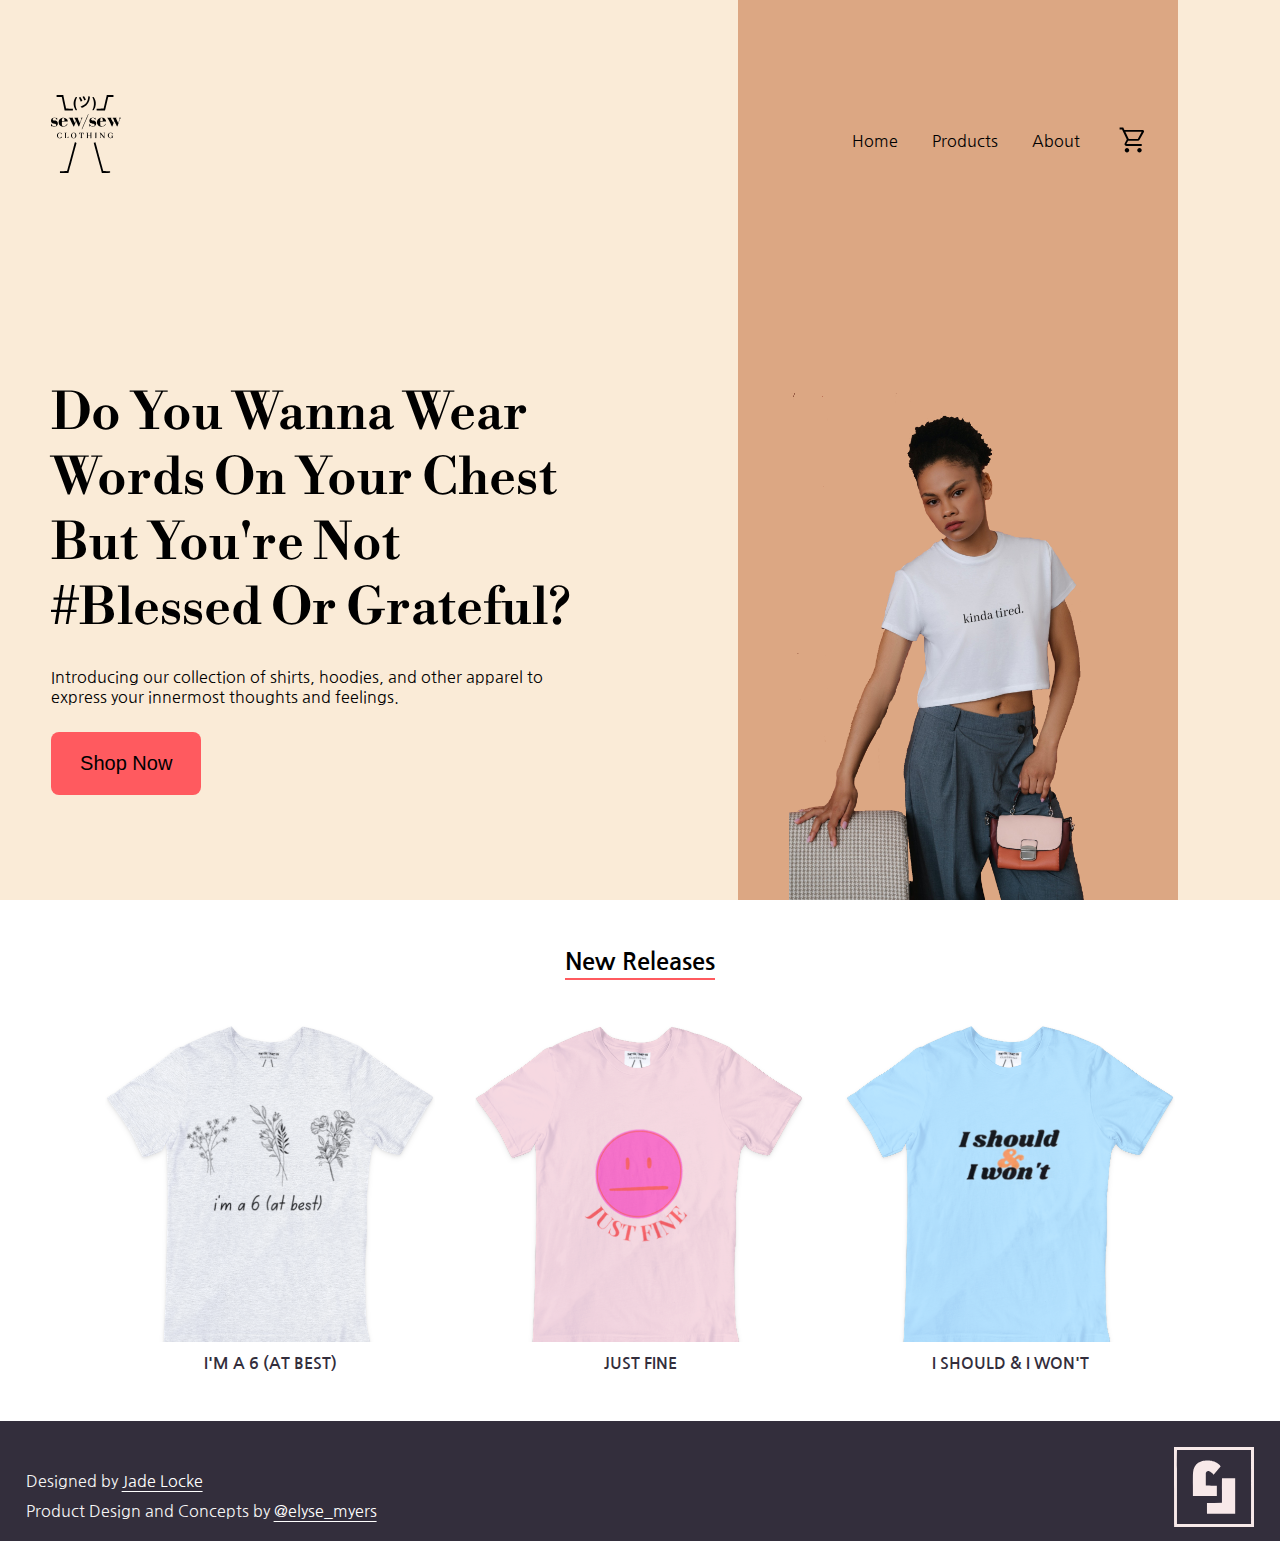
==== commit 0e98a696: "header padding" ====
--- a/index.html
+++ b/index.html
@@ -71,7 +71,7 @@
     </main>
     <footer>
         <ul>
-            <li>Designed by Jade Locke</li>
+            <li>Designed by <a href="https://hisui45.github.io/jadelocke-portfolio/index.html">Jade Locke</a></li>
             <li>Product Design and Concepts by <a href="https://www.youtube.com/@elyse_myers">@elyse_myers</a></li>
         </ul>
         </section>
--- a/main.css
+++ b/main.css
@@ -32,15 +32,13 @@
    }
    .index-intro{
    display: grid;
-}
-
-   
+   }
 }
 
 .index-intro{
    min-height: 100vh;
-   padding-right: 2%;
-   padding-left: 2%;
+   padding-right: 4%;
+   padding-left: 4%;
 }
 
 nav{
@@ -133,13 +131,12 @@
 }
 
 nav ul li a{
-   color: #332E3C;
-   font-weight: 400;
+   color: #000000;
    transition: all 0.3a ease 0s;
 }
 
 nav ul li a:hover{
-   color: #4281A4;
+   color: #FF5A5F;
 }
 
 @media screen and (min-width:951px){
@@ -421,7 +418,7 @@
 }
 
 .products-header{
-   /* padding-right: 4%; */
+   padding-right: 4%;
    padding-left: 4%;
    /* padding-bottom: 8px; */
 }
@@ -429,7 +426,7 @@
 @media screen and (min-width:556px){
 
    .products-header{
-      /* padding-bottom: 16px */
+      padding-bottom: 16px
    }
 }
 
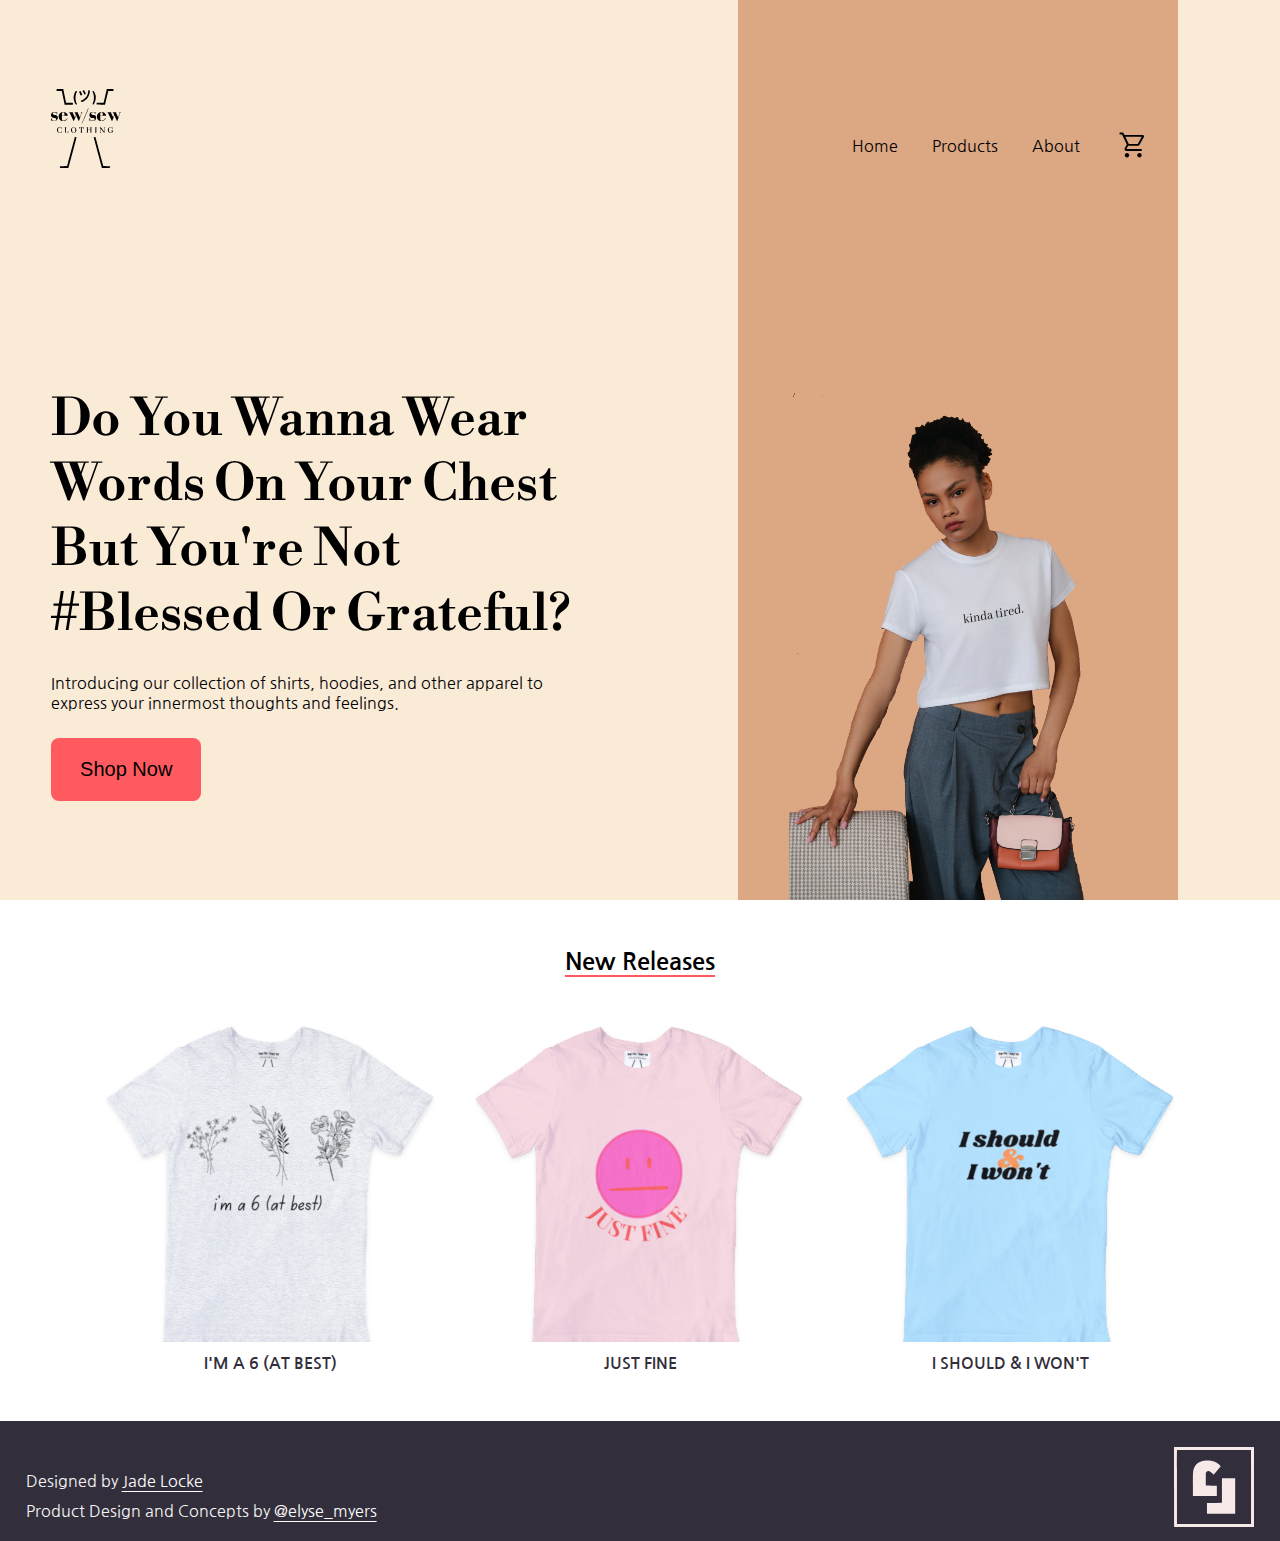
==== commit 7fcc7405: "removed some links not active" ====
--- a/index.html
+++ b/index.html
@@ -22,7 +22,7 @@
                         <hr class="menuhr">
                         <li><a href="product.html">Products</a></li>
                         <hr class="menuhr">
-                        <li><a href="about.html">About</a></li>
+                        <li><a href="">About</a></li>
                     </ul> 
 
                     <img class="cart-icon" src="img/cart.svg">
--- a/main.css
+++ b/main.css
@@ -53,7 +53,7 @@
 .brand-logo-a{
    align-self: center;
    padding-top: 15px;
-   padding-bottom: 8px;
+   padding-bottom: 15px;
 }
 
 .brand-logo{
@@ -95,6 +95,7 @@
    .brand-logo-a{
       align-self: center;
       padding-top: 30px;
+      padding-bottom: 30px;
    }
 
    .brand-logo{
@@ -333,7 +334,7 @@
 /* new releases */
 
 .index-releases{
-   padding: 50px 1%;
+   padding: 50px 3%;
    background-color: white;
    display: flex;
    flex-direction: column;
@@ -356,7 +357,7 @@
    text-align: center;
    flex-basis: 100%;
    text-decoration: underline;
-   text-underline-offset: 8px;
+   text-underline-offset: 5px;
    text-decoration-color: #FF5A5F;
 }
 
@@ -391,7 +392,7 @@
    width: 100%;
    position: relative;
    bottom: 0;
-   /* cursor: pointer; */
+   cursor: pointer;
    margin-left: auto;
    margin-right: auto;
 }
@@ -406,8 +407,7 @@
 /* products-apparel */
 
 .product-apparel{
-   padding: 50px 4%;
-   /* padding-bottom: 0px; */
+   padding: 20px 3%;
    background-color: white;
    width:100%;
    min-height:580px;
@@ -420,34 +420,14 @@
 .products-header{
    padding-right: 4%;
    padding-left: 4%;
-   /* padding-bottom: 8px; */
-}
-
-@media screen and (min-width:556px){
-
-   .products-header{
-      padding-bottom: 16px
-   }
 }
 
 @media screen and (min-width:1440px){
    .product-apparel{
-      padding: 4% 4%;
-      padding-bottom: 50px;
-   }
-
-   .products-header{
-      /* padding-left: 5%;
-      padding-right: 8%; */
-      padding-bottom: 30px;
-   }
-}
-
-/* .product-apparel h1{
-   flex-basis: 100%;
-   margin-bottom:15%;
-} */
-
+      padding: 50px 4%;
+   }
+
+}
 
 .product-apparel-header::after{
    content: '';
@@ -456,7 +436,6 @@
    height:5px;
    position: absolute;
    transform: translateY(+600%) translateX(-90%);
-   /* border-radius: 5px; */
 }
 
 .product-apparel-figure{
@@ -480,11 +459,6 @@
 }
 
 @media screen and (min-width:768px) {
-   /* .product-apparel-figure{
-      flex-basis: 28%;
-
-   } */
-
    .product-apparel h1{
       flex-basis: 100%;
       margin-bottom:4%;
